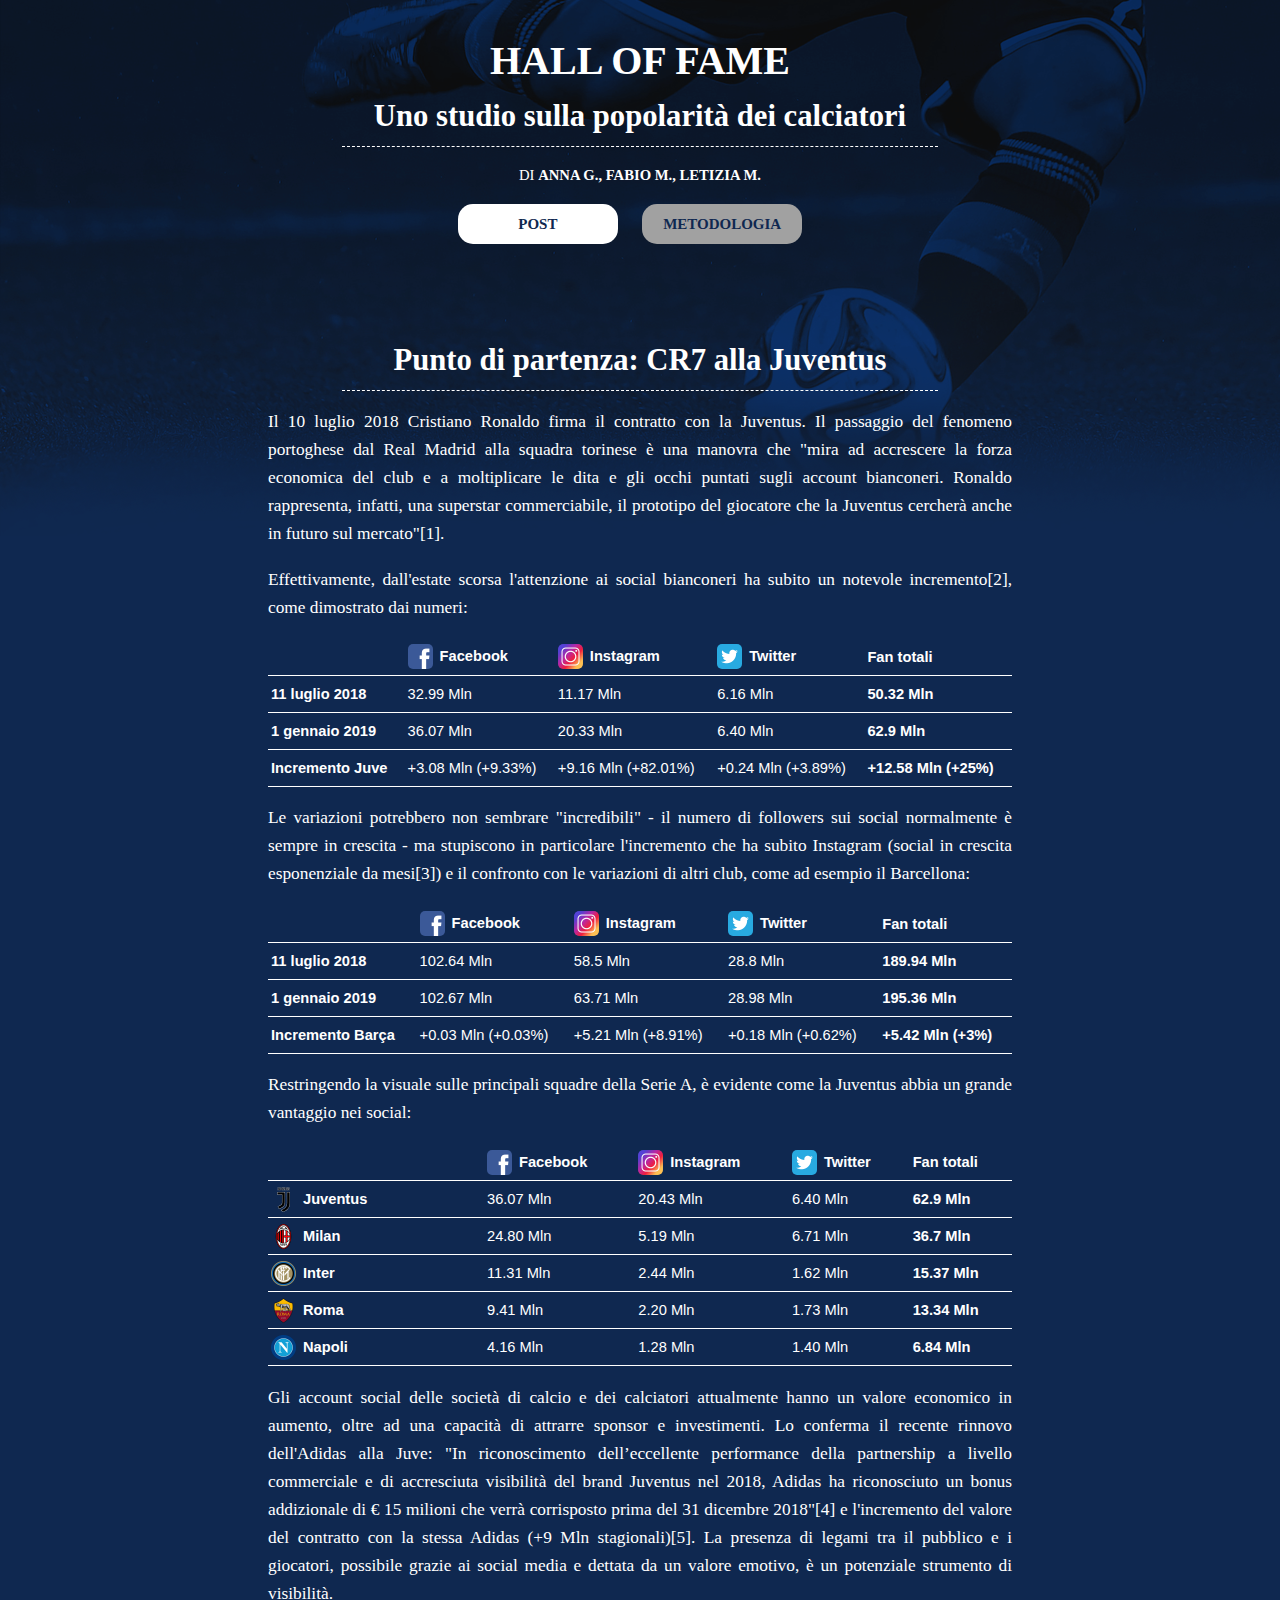
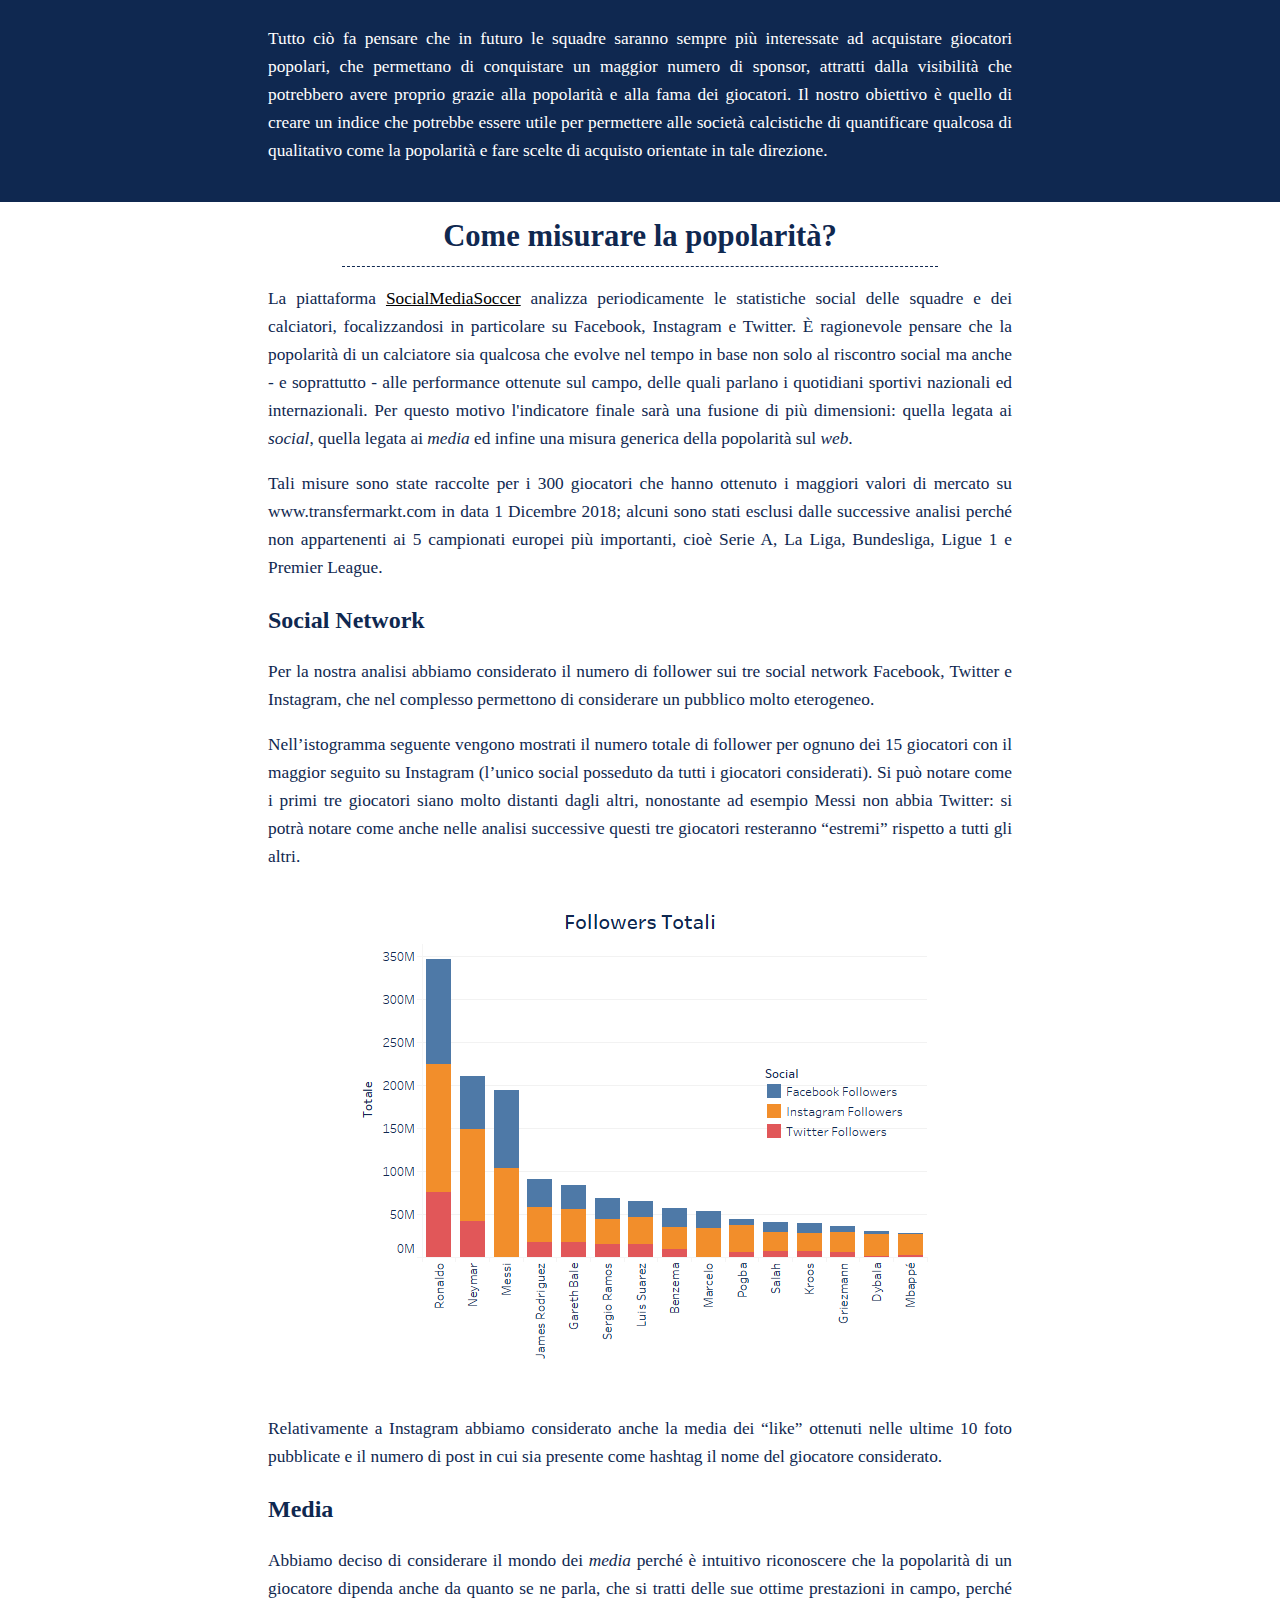
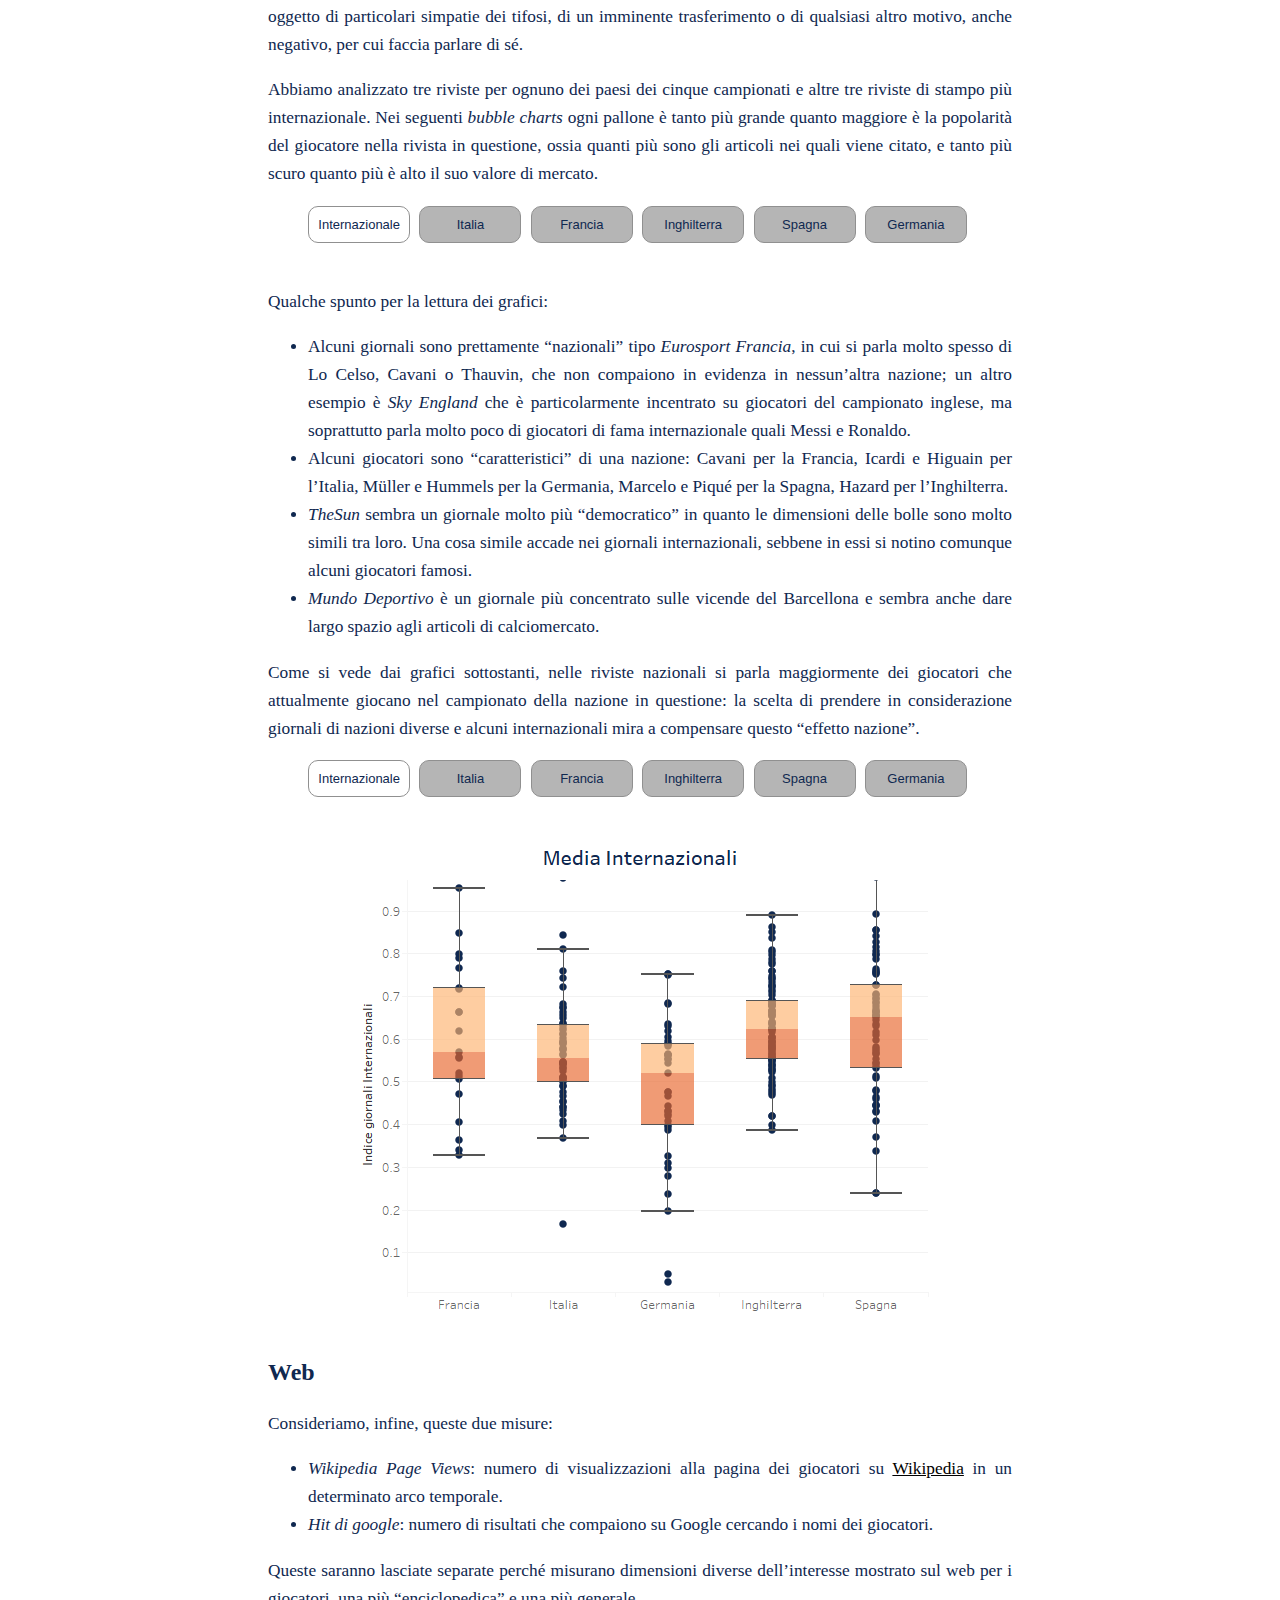
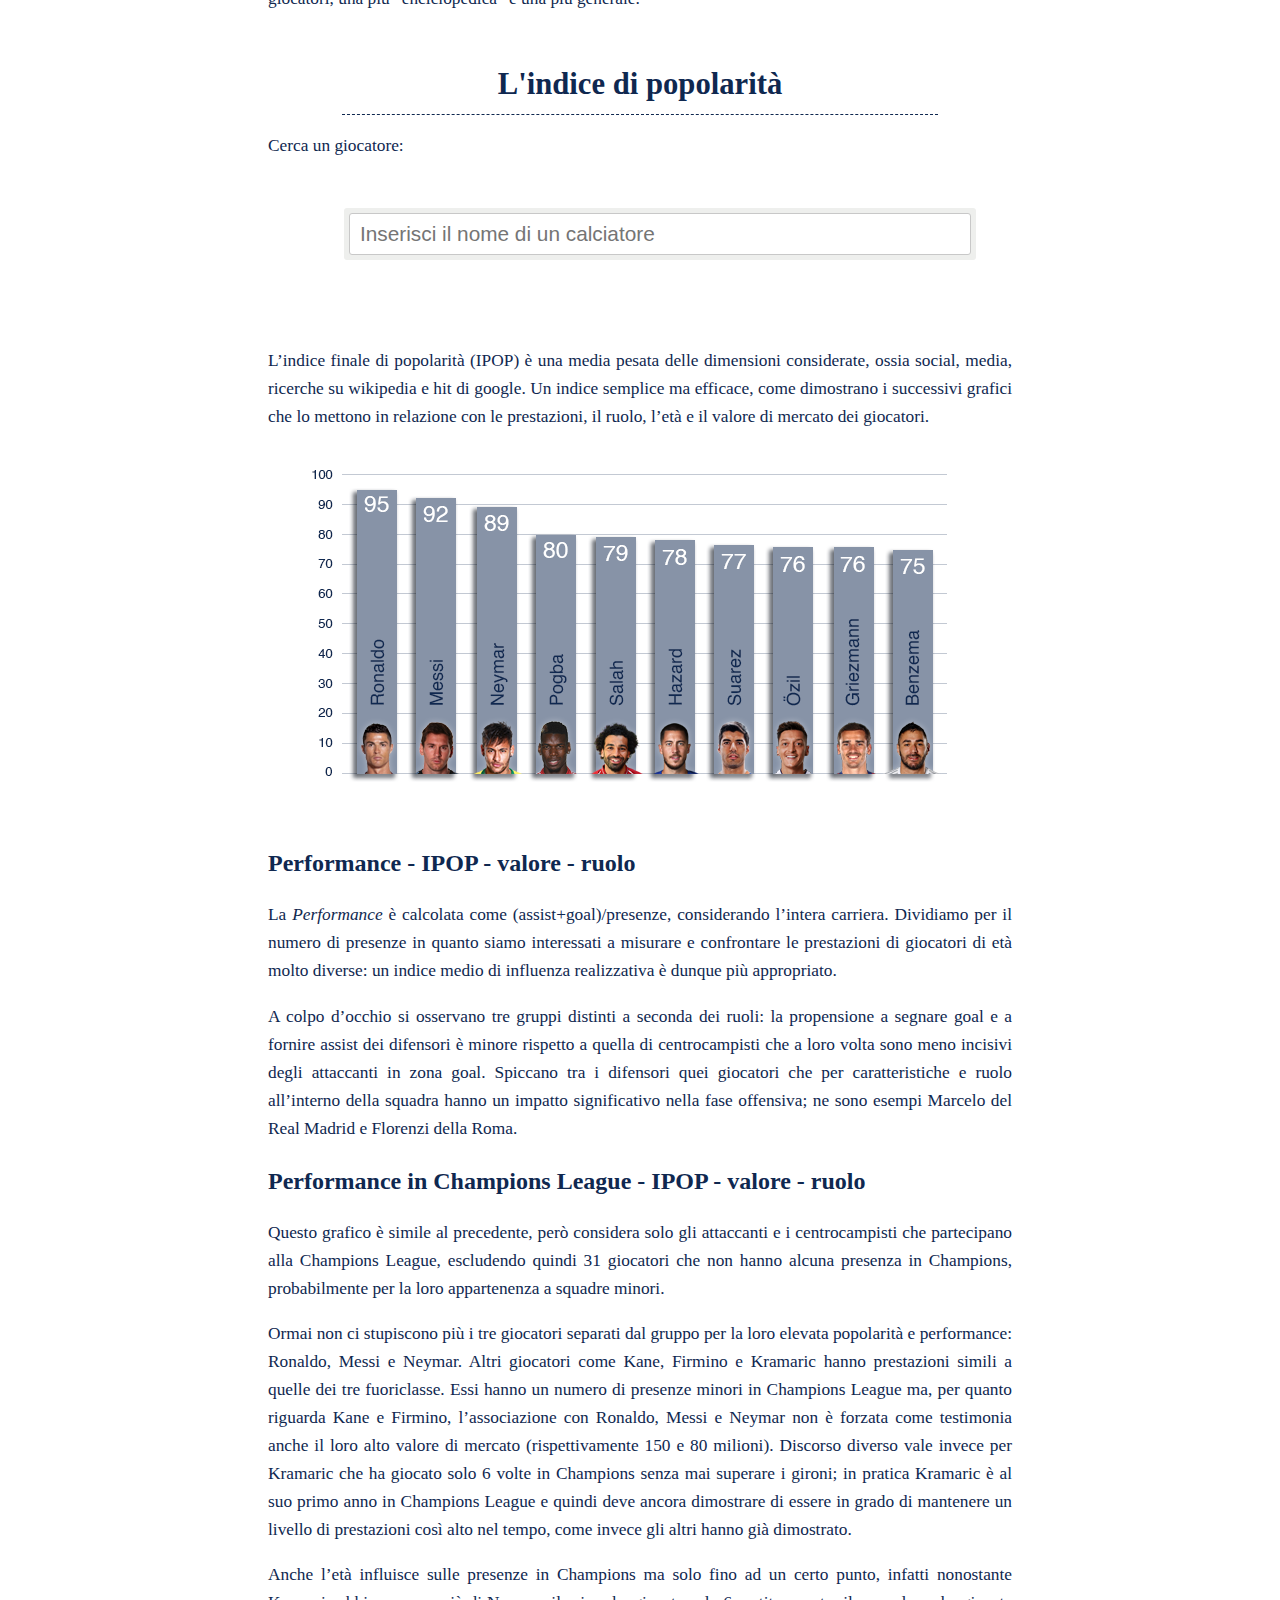
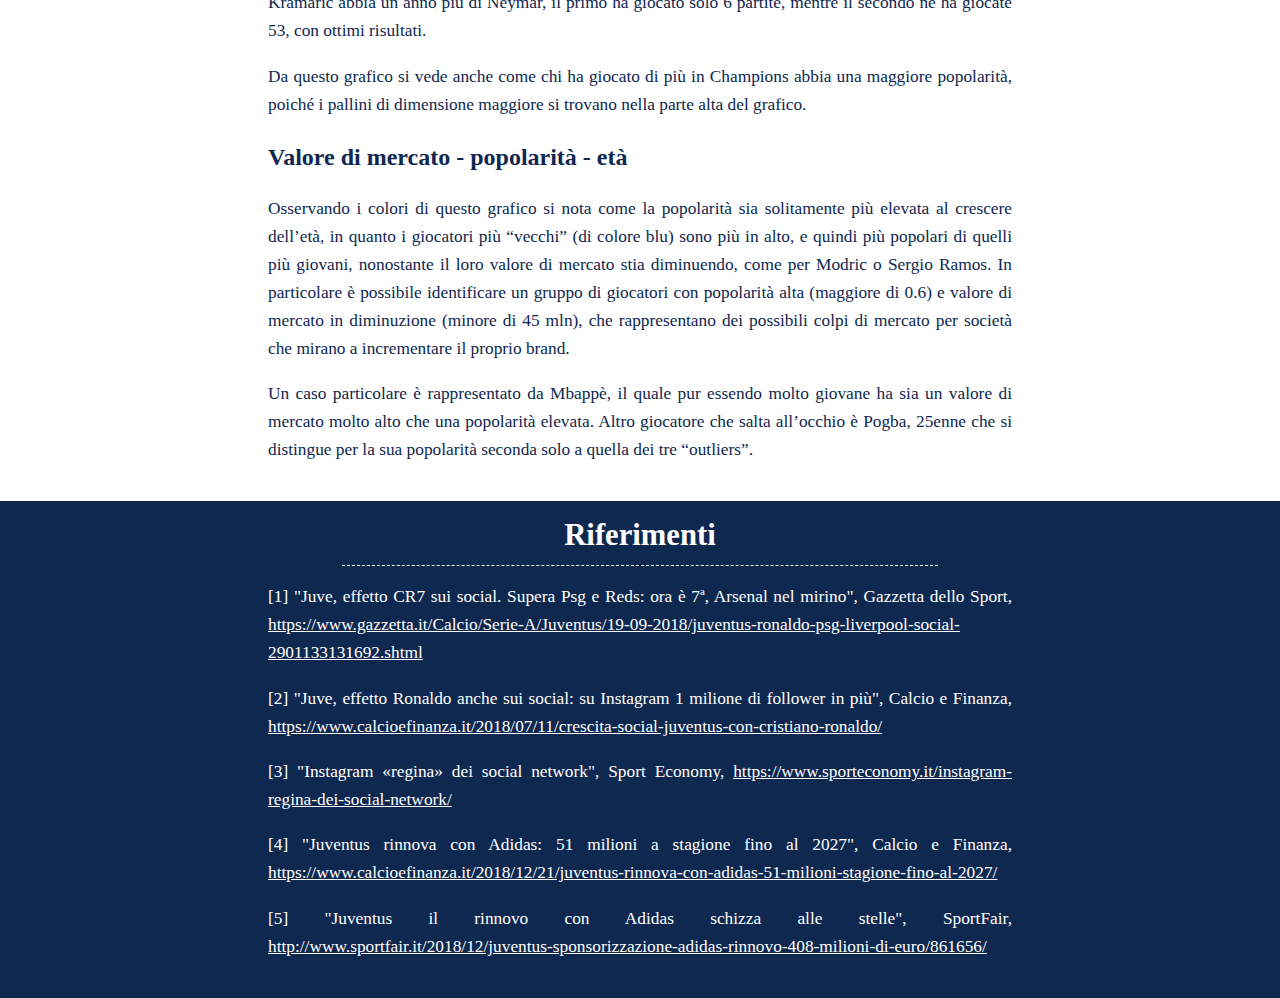
==== articles/popolarita-nel-calcio/index.html @ d3a701c9 "first commit" ====
<!DOCTYPE html>
<html lang="it">
  <head>
    <meta charset="UTF-8">
    <title>Hall of Fame</title> 
    <!-- SCRIPT JS -->
    <script type="text/javascript" src="js/article-methodology.js"></script>
    <script type="text/javascript" src="js/jquery-1.9.1.min.js"></script>
    <script type="text/javascript" src="js/jquery.autocomplete.min.js"></script>
    <script src="js/chart.bundle.js"></script>   
    <script src="js/chart.bundle.min.js"></script>     
    <script src="js/chart.js"></script>   
    <script src="js/chart.min.js"></script>
    <script src="js/functions.js"></script>         
    <!-- SCRIPT CSS -->
    <link rel="stylesheet" type="text/css" href="style/style.css">
  </head>
  <body>
    <div id='content'>
      <div id='wline'></div>
      <!--   CORPO DEL TESTO    -->
      <div class='c2' id='title'>
        <div id='topbar'></div>
        <div>
          <h1>HALL OF FAME</h1>
          <h2>Uno studio sulla popolarità dei calciatori</h2>
          <hr>
          <p style='font-size:11pt; text-transform:uppercase; font-family:"Palatino Linotype", "Book Antiqua", serif;'>Di <b>Anna G., Fabio M., Letizia M.</b>
          </p>
          <ul class='horiz_menu'>
            <li>
              <div id="method_a" class='clicked' ><a href='#' onclick="Article()">Post</a></div>
            </li>
            <li>
              <div id="article_a" class='not_clicked'><a href='#' onclick="Method()">Metodologia</a></div>
            </li>
          </ul>
        </div>
      </div>
      <div id='article'>
        <div class='c2'>
          <div>
            <h2>Punto di partenza: CR7 alla Juventus</h2>
            <hr>
            <p>Il 10 luglio 2018 Cristiano Ronaldo firma il contratto con la Juventus. Il passaggio del fenomeno portoghese dal Real Madrid alla squadra torinese è una manovra che "mira ad accrescere la forza economica del club e a moltiplicare le dita e gli occhi puntati sugli account bianconeri. Ronaldo rappresenta, infatti, una superstar commerciabile, il prototipo del giocatore che la Juventus cercherà anche in futuro sul mercato"[1].</p>
            <p>
              Effettivamente, dall'estate scorsa l'attenzione ai social bianconeri ha subito un notevole incremento[2], come dimostrato dai numeri:
            </p>
            <table class='tabletext'>
              <tr>
                <td></td>
                <td>
                  <div class='logo_social'><img src='./imgs/facebook.png'> <span> <b>Facebook</b></span></div>
                </td>
                <td>
                  <div class='logo_social'><img src='./imgs/instagram.png'> <span> <b>Instagram</b></span></div>
                </td>
                <td>
                  <div class='logo_social'><img src='./imgs/twitter.png'> <span> <b>Twitter</b></span></div>
                </td>
                <td><b>Fan totali</b></td>
              </tr>
              <tr>
                <td><b>11 luglio 2018</b></td>
                <td>32.99 Mln</td>
                <td>11.17 Mln</td>
                <td>6.16 Mln</td>
                <td><b>50.32 Mln</b></td>
              </tr>
              <tr>
                <td><b>1 gennaio 2019</b></td>
                <td>36.07 Mln</td>
                <td>20.33 Mln</td>
                <td>6.40 Mln</td>
                <td><b>62.9 Mln</b></td>
              </tr>
              <tr>
                <td><b>Incremento Juve</td>
                <td>+3.08 Mln (+9.33%)</td>
                <td>+9.16 Mln (+82.01%)</td>
                <td>+0.24 Mln (+3.89%)</td>
                <td><b>+12.58 Mln (+25%)</b></td>
              </tr>
            </table>
            <p>Le variazioni potrebbero non sembrare "incredibili" - il numero di followers sui social normalmente è sempre in crescita - ma stupiscono in particolare l'incremento che ha subito Instagram (social in crescita esponenziale da mesi[3]) e il confronto con le variazioni di altri club, come ad esempio il Barcellona:</p>
            <table class='tabletext'>
              <tr>
                <td></td>
                <td>
                  <div class='logo_social'><img src='./imgs/facebook.png'> <span> <b>Facebook</b></span></div>
                </td>
                <td>
                  <div class='logo_social'><img src='./imgs/instagram.png'> <span> <b>Instagram</b></span></div>
                </td>
                <td>
                  <div class='logo_social'><img src='./imgs/twitter.png'> <span> <b>Twitter</b></span></div>
                </td>
                <td><b>Fan totali</b></td>
              </tr>
              <tr>
                <td><b>11 luglio 2018</b></td>
                <td>102.64 Mln</td>
                <td>58.5 Mln</td>
                <td>28.8 Mln</td>
                <td><b>189.94 Mln</b></td>
              </tr>
              <tr>
                <td><b>1 gennaio 2019</b></td>
                <td>102.67 Mln</td>
                <td>63.71 Mln</td>
                <td>28.98 Mln</td>
                <td><b>195.36 Mln</b></td>
              </tr>
              <tr>
                <td><b>Incremento Barça</b></td>
                <td>+0.03 Mln (+0.03%)</td>
                <td>+5.21 Mln (+8.91%)</td>
                <td>+0.18 Mln (+0.62%)</td>
                <td><b>+5.42 Mln (+3%)</b></td>
              </tr>
            </table>
            <p>Restringendo la visuale sulle principali squadre della Serie A, è evidente come la Juventus abbia un grande vantaggio nei social:</p>
            <table class='tabletext'>
              <tr>
                <td></td>
                <td>
                  <div class='logo_social'><img src='./imgs/facebook.png'> <span> <b>Facebook</b></span></div>
                </td>
                <td>
                  <div class='logo_social'><img src='./imgs/instagram.png'> <span> <b>Instagram</b></span></div>
                </td>
                <td>
                  <div class='logo_social'><img src='./imgs/twitter.png'> <span> <b>Twitter</b></span></div>
                </td>
                <td><b>Fan totali</b></td>
              </tr>
              <tr>
                <td width='210px'>
                  <div class='logo_social'><img src='./imgs/juventus.png'> <span> <b>Juventus</b></span></div>
                </td>
                <td>36.07 Mln</td>
                <td>20.43 Mln</td>
                <td>6.40 Mln</td>
                <td><b>62.9 Mln</b></td>
              </tr>
              <tr>
                <td width='210px'>
                  <div class='logo_social'><img src='./imgs/milan.png'> <span> <b>Milan</b></span></div>
                </td>
                <td>24.80 Mln</td>
                <td>5.19 Mln</td>
                <td>6.71 Mln</td>
                <td><b>36.7 Mln</b></td>
              </tr>
              <tr>
                <td width='210px'>
                  <div class='logo_social'><img src='./imgs/inter.png'> <span> <b>Inter</b></span></div>
                </td>
                <td>11.31 Mln</td>
                <td>2.44 Mln</td>
                <td>1.62 Mln</td>
                <td><b>15.37 Mln</b></td>
              </tr>
              <tr>
                <td width='210px'>
                  <div class='logo_social'><img src='./imgs/roma.png'> <span> <b>Roma</b></span></div>
                </td>
                <td>9.41 Mln</td>
                <td>2.20 Mln</td>
                <td>1.73 Mln</td>
                <td><b>13.34 Mln</b></td>
              </tr>
              <tr>
                <td width='210px'>
                  <div class='logo_social'><img src='./imgs/napoli.png'> <span> <b>Napoli</b></span></div>
                </td>
                <td>4.16 Mln</td>
                <td>1.28 Mln</td>
                <td>1.40 Mln</td>
                <td><b>6.84 Mln</b></td>
              </tr>
            </table>
            <p>
              Gli account social delle società di calcio e dei calciatori attualmente hanno un valore economico in aumento, oltre ad una capacità di attrarre sponsor e investimenti. Lo conferma il recente rinnovo dell'Adidas alla Juve: "In riconoscimento dell’eccellente performance della partnership a livello commerciale e di accresciuta visibilità del brand Juventus nel 2018, Adidas ha riconosciuto un bonus addizionale di € 15 milioni che verrà corrisposto prima del 31 dicembre 2018"[4] e l'incremento del valore del contratto con la stessa Adidas (+9 Mln stagionali)[5]. La presenza di legami tra il pubblico e i giocatori, possibile grazie ai social media e dettata da un valore emotivo, è un potenziale strumento di visibilità.
            </p>
            <p> Tutto ciò fa pensare che in futuro le squadre saranno sempre più interessate ad acquistare giocatori popolari, che permettano di conquistare un maggior numero di sponsor, attratti dalla visibilità che potrebbero avere proprio grazie alla popolarità e alla fama dei giocatori. Il nostro obiettivo è quello di creare un indice che potrebbe essere utile per permettere alle società calcistiche di quantificare qualcosa di qualitativo come la popolarità e fare scelte di acquisto orientate in tale direzione.
            </p>
          </div>
        </div>
        <div class='c1'>
          <div>
            <h2>
              Come misurare la popolarità?
            </h2>
            <hr>
            <p>
              La piattaforma <a href='http://www.socialmediasoccer.com/it/home.html'>SocialMediaSoccer</a> analizza periodicamente le statistiche social delle squadre e dei calciatori, focalizzandosi in particolare su Facebook, Instagram e Twitter. È ragionevole pensare che la popolarità di un calciatore sia qualcosa che evolve nel tempo in base non solo al riscontro social ma anche - e soprattutto - alle performance ottenute sul campo, delle quali parlano i quotidiani sportivi nazionali ed internazionali. Per questo motivo l'indicatore finale sarà una fusione di più dimensioni: quella legata ai <i>social</i>, quella legata ai <i>media</i> ed infine una misura generica della popolarità sul <i>web</i>.
            </p>
            <p> Tali misure sono state raccolte per i 300 giocatori che hanno ottenuto i maggiori valori di mercato su www.transfermarkt.com in data 1 Dicembre 2018; alcuni sono stati esclusi dalle successive analisi perché non appartenenti ai 5 campionati europei più importanti, cioè Serie A, La Liga, Bundesliga, Ligue 1 e Premier League.
            </p>
            <!-- GRAFICO MAPPA -->
            <div class='tableauPlaceholder' id='viz1546690004074' style='position: relative; margin:auto'>
              <noscript><a href='#'><img alt=' ' src='https:&#47;&#47;public.tableau.com&#47;static&#47;images&#47;Bo&#47;Book_mappa&#47;map&#47;1_rss.png' style='border: none' /></a></noscript>
              <object class='tableauViz'  style='display:none;'>
                <param name='host_url' value='https%3A%2F%2Fpublic.tableau.com%2F' />
                <param name='embed_code_version' value='3' />
                <param name='site_root' value='' />
                <param name='name' value='Book_mappa&#47;map' />
                <param name='tabs' value='no' />
                <param name='toolbar' value='yes' />
                <param name='static_image' value='https:&#47;&#47;public.tableau.com&#47;static&#47;images&#47;Bo&#47;Book_mappa&#47;map&#47;1.png' />
                <param name='animate_transition' value='yes' />
                <param name='display_static_image' value='yes' />
                <param name='display_spinner' value='yes' />
                <param name='display_overlay' value='yes' />
                <param name='display_count' value='yes' />
                <param name='filter' value='publish=yes' />
              </object>
            </div>
            <script type='text/javascript'>                    var divElement = document.getElementById('viz1546690004074');                    var vizElement = divElement.getElementsByTagName('object')[0];                    vizElement.style.width='800px';vizElement.style.height='427px';                    var scriptElement = document.createElement('script');                    scriptElement.src = 'https://public.tableau.com/javascripts/api/viz_v1.js';                    vizElement.parentNode.insertBefore(scriptElement, vizElement);                </script>
            <!-- FINE GRAFICO MAPPA -->
            <h3>
              Social Network
            </h3>
            <p>
              Per la nostra analisi abbiamo considerato il numero di follower sui tre social network Facebook, Twitter e Instagram, che nel complesso permettono di considerare un pubblico molto eterogeneo.
            </p>
            <p> 
              Nell’istogramma seguente vengono mostrati il numero totale di follower per ognuno dei 15 giocatori con il maggior seguito su Instagram (l’unico social posseduto da tutti i giocatori considerati). Si può notare come i primi tre giocatori siano molto distanti dagli altri, nonostante ad esempio Messi non abbia Twitter: si potrà notare come anche nelle analisi successive questi tre giocatori resteranno “estremi” rispetto a tutti gli altri.
            </p>
            <!-- GRAFICO SOCIAL -->
            <div style='margin:auto; width: 600px'>
              <img src='./imgs/graphs/Social_Hist.png'>
            </div>
            <!-- FINE GRAFICO SOCIAL -->
            <p>
              Relativamente a Instagram abbiamo considerato anche la media dei “like” ottenuti nelle ultime 10 foto pubblicate e il numero di post in cui sia presente come hashtag il nome del giocatore considerato.
            </p>
            <h3>
              Media
            </h3>
            <p>
		    Abbiamo deciso di considerare il mondo dei <i>media</i> perché è intuitivo riconoscere che la popolarità di un giocatore dipenda anche da quanto se ne parla, che si tratti delle sue ottime prestazioni in campo, perché oggetto di particolari simpatie dei tifosi, di un imminente trasferimento o di qualsiasi altro motivo, anche negativo, per cui faccia parlare di sé. 
            </p>
            <p> 
              Abbiamo analizzato tre riviste per ognuno dei paesi dei cinque campionati e altre tre riviste di stampo più internazionale. Nei seguenti <i>bubble charts</i> ogni pallone è tanto più grande quanto maggiore è la popolarità del giocatore nella rivista in questione, ossia quanti più sono gli articoli nei quali viene citato, e tanto più scuro quanto più è alto il suo valore di mercato.
            </p>
            <!-- GRAFICI BOLLE -->
            <div style='margin:auto; max-width: 1000px; text-align:center'>
              <ul class='horiz_menu1'>
                <li>
                  <div id="Internazionale_button" class='clicked1' ><a onclick="Show('Internazionale')">Internazionale</a></div>
                </li>
                <li>
                  <div id="Italia_button" class='not_clicked1'><a onclick="Show('Italia')">Italia</a></div>
                </li>
                <li>
                  <div id="Francia_button" class='not_clicked1'><a onclick="Show('Francia')">Francia</a></div>
                </li>
                <li>
                  <div id="Inghilterra_button" class='not_clicked1'><a onclick="Show('Inghilterra')">Inghilterra</a></div>
                </li>
                <li>
                  <div id="Spagna_button" class='not_clicked1'><a onclick="Show('Spagna')">Spagna</a></div>
                </li>
                <li>
                  <div id="Germania_button" class='not_clicked1'><a onclick="Show('Germania')">Germania</a></div>
                </li>
              </ul>
            </div>
            <br>
            <div id='Internazionale' class='graph_bolle' style='display:block'>
              <div class='tableauPlaceholder' id='viz1546691786783' style='position: relative; margin:auto'>
                <noscript><a href='#'><img alt=' ' src='https:&#47;&#47;public.tableau.com&#47;static&#47;images&#47;Bo&#47;Bolle_giornali&#47;INT&#47;1_rss.png' style='border: none' /></a></noscript>
                <object class='tableauViz'  style='display:none;'>
                  <param name='host_url' value='https%3A%2F%2Fpublic.tableau.com%2F' />
                  <param name='embed_code_version' value='3' />
                  <param name='site_root' value='' />
                  <param name='name' value='Bolle_giornali&#47;INT' />
                  <param name='tabs' value='no' />
                  <param name='toolbar' value='yes' />
                  <param name='static_image' value='https:&#47;&#47;public.tableau.com&#47;static&#47;images&#47;Bo&#47;Bolle_giornali&#47;INT&#47;1.png' />
                  <param name='animate_transition' value='yes' />
                  <param name='display_static_image' value='yes' />
                  <param name='display_spinner' value='yes' />
                  <param name='display_overlay' value='yes' />
                  <param name='display_count' value='yes' />
                  <param name='filter' value='publish=yes' />
                </object>
              </div>
              <script type='text/javascript'>                    var divElement = document.getElementById('viz1546691786783');                    var vizElement = divElement.getElementsByTagName('object')[0];                    vizElement.style.width='1000px';vizElement.style.height='427px';                    var scriptElement = document.createElement('script');                    scriptElement.src = 'https://public.tableau.com/javascripts/api/viz_v1.js';                    vizElement.parentNode.insertBefore(scriptElement, vizElement);                </script>
            </div>
            <div id='Spagna' class='graph_bolle' style='display:none'>
              <div class='tableauPlaceholder' id='viz1546693771009' style='position: relative; margin:auto'>
                <noscript><a href='#'><img alt=' ' src='https:&#47;&#47;public.tableau.com&#47;static&#47;images&#47;Bo&#47;Bolle_giornali&#47;SPA&#47;1_rss.png' style='border: none' /></a></noscript>
                <object class='tableauViz'  style='display:none;'>
                  <param name='host_url' value='https%3A%2F%2Fpublic.tableau.com%2F' />
                  <param name='embed_code_version' value='3' />
                  <param name='site_root' value='' />
                  <param name='name' value='Bolle_giornali&#47;SPA' />
                  <param name='tabs' value='no' />
                  <param name='toolbar' value='yes' />
                  <param name='static_image' value='https:&#47;&#47;public.tableau.com&#47;static&#47;images&#47;Bo&#47;Bolle_giornali&#47;SPA&#47;1.png' />
                  <param name='animate_transition' value='yes' />
                  <param name='display_static_image' value='yes' />
                  <param name='display_spinner' value='yes' />
                  <param name='display_overlay' value='yes' />
                  <param name='display_count' value='yes' />
                  <param name='filter' value='publish=yes' />
                </object>
              </div>
              <script type='text/javascript'>                    var divElement = document.getElementById('viz1546693771009');                    var vizElement = divElement.getElementsByTagName('object')[0];                    vizElement.style.width='1000px';vizElement.style.height='427px';                    var scriptElement = document.createElement('script');                    scriptElement.src = 'https://public.tableau.com/javascripts/api/viz_v1.js';                    vizElement.parentNode.insertBefore(scriptElement, vizElement);                </script>
            </div>
            <div id='Germania' class='graph_bolle' style='display:none'>
              <div class='tableauPlaceholder' id='viz1546693989647' style='position: relative; margin:auto'>
                <noscript><a href='#'><img alt=' ' src='https:&#47;&#47;public.tableau.com&#47;static&#47;images&#47;Bo&#47;Bolle_giornali&#47;GER&#47;1_rss.png' style='border: none' /></a></noscript>
                <object class='tableauViz'  style='display:none;'>
                  <param name='host_url' value='https%3A%2F%2Fpublic.tableau.com%2F' />
                  <param name='embed_code_version' value='3' />
                  <param name='site_root' value='' />
                  <param name='name' value='Bolle_giornali&#47;GER' />
                  <param name='tabs' value='no' />
                  <param name='toolbar' value='yes' />
                  <param name='static_image' value='https:&#47;&#47;public.tableau.com&#47;static&#47;images&#47;Bo&#47;Bolle_giornali&#47;GER&#47;1.png' />
                  <param name='animate_transition' value='yes' />
                  <param name='display_static_image' value='yes' />
                  <param name='display_spinner' value='yes' />
                  <param name='display_overlay' value='yes' />
                  <param name='display_count' value='yes' />
                  <param name='filter' value='publish=yes' />
                </object>
              </div>
              <script type='text/javascript'>                    var divElement = document.getElementById('viz1546693989647');                    var vizElement = divElement.getElementsByTagName('object')[0];                    vizElement.style.width='1000px';vizElement.style.height='427px';                    var scriptElement = document.createElement('script');                    scriptElement.src = 'https://public.tableau.com/javascripts/api/viz_v1.js';                    vizElement.parentNode.insertBefore(scriptElement, vizElement);                </script>
            </div>
            <div id='Francia' class='graph_bolle' style='display:none'>
              <div class='tableauPlaceholder' id='viz1546699545152' style='position: relative; margin:auto'>
                <noscript><a href='#'><img alt=' ' src='https:&#47;&#47;public.tableau.com&#47;static&#47;images&#47;Bo&#47;Bolle_giornali&#47;FRA&#47;1_rss.png' style='border: none' /></a></noscript>
                <object class='tableauViz'  style='display:none;'>
                  <param name='host_url' value='https%3A%2F%2Fpublic.tableau.com%2F' />
                  <param name='embed_code_version' value='3' />
                  <param name='site_root' value='' />
                  <param name='name' value='Bolle_giornali&#47;FRA' />
                  <param name='tabs' value='no' />
                  <param name='toolbar' value='yes' />
                  <param name='static_image' value='https:&#47;&#47;public.tableau.com&#47;static&#47;images&#47;Bo&#47;Bolle_giornali&#47;FRA&#47;1.png' />
                  <param name='animate_transition' value='yes' />
                  <param name='display_static_image' value='yes' />
                  <param name='display_spinner' value='yes' />
                  <param name='display_overlay' value='yes' />
                  <param name='display_count' value='yes' />
                </object>
              </div>
              <script type='text/javascript'>                    var divElement = document.getElementById('viz1546699545152');                    var vizElement = divElement.getElementsByTagName('object')[0];                    vizElement.style.width='1000px';vizElement.style.height='427px';                    var scriptElement = document.createElement('script');                    scriptElement.src = 'https://public.tableau.com/javascripts/api/viz_v1.js';                    vizElement.parentNode.insertBefore(scriptElement, vizElement);                </script>
            </div>
            <div id='Inghilterra' class='graph_bolle' style='display:none'>
              <div class='tableauPlaceholder' id='viz1546696527826' style='position: relative; margin:auto'>
                <noscript><a href='#'><img alt=' ' src='https:&#47;&#47;public.tableau.com&#47;static&#47;images&#47;Bo&#47;Bolle_giornali&#47;ENG&#47;1_rss.png' style='border: none' /></a></noscript>
                <object class='tableauViz'  style='display:none;'>
                  <param name='host_url' value='https%3A%2F%2Fpublic.tableau.com%2F' />
                  <param name='embed_code_version' value='3' />
                  <param name='site_root' value='' />
                  <param name='name' value='Bolle_giornali&#47;ENG' />
                  <param name='tabs' value='no' />
                  <param name='toolbar' value='yes' />
                  <param name='static_image' value='https:&#47;&#47;public.tableau.com&#47;static&#47;images&#47;Bo&#47;Bolle_giornali&#47;ENG&#47;1.png' />
                  <param name='animate_transition' value='yes' />
                  <param name='display_static_image' value='yes' />
                  <param name='display_spinner' value='yes' />
                  <param name='display_overlay' value='yes' />
                  <param name='display_count' value='yes' />
                  <param name='filter' value='publish=yes' />
                </object>
              </div>
              <script type='text/javascript'>                    var divElement = document.getElementById('viz1546696527826');                    var vizElement = divElement.getElementsByTagName('object')[0];                    vizElement.style.width='1000px';vizElement.style.height='427px';                    var scriptElement = document.createElement('script');                    scriptElement.src = 'https://public.tableau.com/javascripts/api/viz_v1.js';                    vizElement.parentNode.insertBefore(scriptElement, vizElement);                </script>
            </div>
            <div id='Italia' class='graph_bolle' style='display:none'>
              <div class='tableauPlaceholder' id='viz1546696540859' style='position: relative; margin:auto'>
                <noscript><a href='#'><img alt=' ' src='https:&#47;&#47;public.tableau.com&#47;static&#47;images&#47;Bo&#47;Bolle_giornali&#47;ITA&#47;1_rss.png' style='border: none' /></a></noscript>
                <object class='tableauViz'  style='display:none;'>
                  <param name='host_url' value='https%3A%2F%2Fpublic.tableau.com%2F' />
                  <param name='embed_code_version' value='3' />
                  <param name='site_root' value='' />
                  <param name='name' value='Bolle_giornali&#47;ITA' />
                  <param name='tabs' value='no' />
                  <param name='toolbar' value='yes' />
                  <param name='static_image' value='https:&#47;&#47;public.tableau.com&#47;static&#47;images&#47;Bo&#47;Bolle_giornali&#47;ITA&#47;1.png' />
                  <param name='animate_transition' value='yes' />
                  <param name='display_static_image' value='yes' />
                  <param name='display_spinner' value='yes' />
                  <param name='display_overlay' value='yes' />
                  <param name='display_count' value='yes' />
                  <param name='filter' value='publish=yes' />
                </object>
              </div>
              <script type='text/javascript'>                    var divElement = document.getElementById('viz1546696540859');                    var vizElement = divElement.getElementsByTagName('object')[0];                    vizElement.style.width='1000px';vizElement.style.height='427px';                    var scriptElement = document.createElement('script');                    scriptElement.src = 'https://public.tableau.com/javascripts/api/viz_v1.js';                    vizElement.parentNode.insertBefore(scriptElement, vizElement);                </script>
            </div>
            <!-- FINE GRAFICI BOLLE -->
            <p> 
              Qualche spunto per la lettura dei grafici:
            <ul>
              <li>Alcuni giornali sono prettamente “nazionali” tipo <i>Eurosport Francia</i>, in cui si parla molto spesso di Lo Celso, Cavani o Thauvin, che non compaiono in evidenza in nessun’altra nazione; un altro esempio è <i>Sky England</i> che è particolarmente incentrato su giocatori del campionato inglese, ma soprattutto parla molto poco di giocatori di fama internazionale quali Messi e Ronaldo.</li>
              <li> Alcuni giocatori sono “caratteristici” di una nazione: Cavani per la Francia, Icardi e Higuain per l’Italia, Müller e Hummels per la Germania, Marcelo e Piqué per la Spagna, Hazard per l’Inghilterra. </li>
              <li><i>TheSun</i> sembra un giornale molto più “democratico” in quanto le dimensioni delle bolle sono molto simili tra loro. Una cosa simile accade nei giornali internazionali, sebbene in essi si notino comunque alcuni giocatori famosi.</li>
              <li> <i>Mundo Deportivo</i> è un giornale più concentrato sulle vicende del Barcellona e sembra anche dare largo spazio agli articoli di calciomercato.</li>
            </ul>
            </p>
            <p> 
              Come si vede dai grafici sottostanti, nelle riviste nazionali si parla maggiormente dei giocatori che attualmente giocano nel campionato della nazione in questione: la scelta di prendere in considerazione giornali di nazioni diverse e alcuni internazionali mira a compensare questo “effetto nazione”.                        
            </p>
            <!-- GRAFICI BOXPLOTS -->
            <div style='margin:auto; max-width: 1000px; text-align:center'>
              <ul class='horiz_menu2'>
                <li>
                  <div id="BPInternazionale_button2" class='clicked2' ><a onclick="Show2('BPInternazionale')">Internazionale</a></div>
                </li>
                <li>
                  <div id="BPItalia_button2" class='not_clicked2'><a onclick="Show2('BPItalia')">Italia</a></div>
                </li>
                <li>
                  <div id="BPFrancia_button2" class='not_clicked2'><a onclick="Show2('BPFrancia')">Francia</a></div>
                </li>
                <li>
                  <div id="BPInghilterra_button2" class='not_clicked2'><a onclick="Show2('BPInghilterra')">Inghilterra</a></div>
                </li>
                <li>
                  <div id="BPSpagna_button2" class='not_clicked2'><a onclick="Show2('BPSpagna')">Spagna</a></div>
                </li>
                <li>
                  <div id="BPGermania_button2" class='not_clicked2'><a onclick="Show2('BPGermania')">Germania</a></div>
                </li>
              </ul>
            </div>
            <br>
            <div id='BPInternazionale' class='graph_boxplot' style='display:block; margin:auto; width: 600px'>
              <img src='./imgs/graphs/boxplot_internazionale.png'>
            </div>
            <div id='BPItalia' class='graph_boxplot' style='display:none; margin:auto; width: 600px'>
              <img src='./imgs/graphs/boxplot_italia.png'>
            </div>
            <div id='BPFrancia' class='graph_boxplot' style='display:none; margin:auto; width: 600px'>
              <img src='./imgs/graphs/boxplot_francia.png'>
            </div>
            <div id='BPInghilterra' class='graph_boxplot' style='display:none; margin:auto; width: 600px'>
              <img src='./imgs/graphs/boxplot_inghilterra.png'>
            </div>
            <div id='BPSpagna' class='graph_boxplot' style='display:none; margin:auto; width: 600px'>
              <img src='./imgs/graphs/boxplot_spagna.png'>
            </div>
            <div id='BPGermania' class='graph_boxplot' style='display:none; margin:auto; width: 600px'>
              <img src='./imgs/graphs/boxplot_germania.png'>
            </div>
            <!-- FINE GRAFICI BOXPLOTS -->
            <h3>
              Web
            </h3>
            <p> 
              Consideriamo, infine, queste due misure:
            <ul>
              <li> <i>Wikipedia Page Views</i>: numero di visualizzazioni alla pagina dei giocatori su <a href='https://en.wikipedia.org/wiki/Main_Page'>Wikipedia</a> in un determinato arco temporale.</li>
              <li> <i>Hit di google</i>: numero di risultati che compaiono su Google cercando i nomi dei giocatori.</li>
            </ul>
            Queste saranno lasciate separate perché misurano dimensioni diverse dell’interesse mostrato sul web per i giocatori, una più “enciclopedica” e una più generale.
            </p>
          </div>
        </div>
        <div class='c1'>
          <div>
            <h2>
              L'indice di popolarità
            </h2>
            <hr>
            <p>
              Cerca un giocatore:
            </p>
            <div id="search_box_results">
              <div id="searchfield">
                <form><input type="text" name="currency" class="biginput" id="autocomplete" placeholder="Inserisci il nome di un calciatore"></form>
              </div>
              <!-- @end #searchfield -->
              <div id='player_box' style='display:none'>
                <div id='player_box2'>
                  <table style="margin:auto; width:500px; margin-top:20px">
                    <tr>
                      <td>
                        <div id='immagine'></div>
                      </td>
                      <td><span id='nome'></span><br><br><span>Squadra: </span><span id='squadra'></span><br><span>Ruolo: </span><span id='ruolo'></span><br><br><span id='label_ipop'>Indice di popolarità (%): </span><a id='ipopa'><span id='ipop'></span></a></td>
                    </tr>
                  </table>
                  <table style='margin-top:10px'>
                    <tr>
                      <td width="400px" height="450px">
                        <div id='canvas1'></div>
                      </td>
                      <td width="400px" height="450px">
                        <div id='canvas2'></div>
                      </td>
                    </tr>
                  </table>
                </div>
              </div>
            </div>
            <p>
              L’indice finale di popolarità (IPOP) è una media pesata delle dimensioni considerate, ossia social, media, ricerche su wikipedia e hit di google. Un indice semplice ma efficace, come dimostrano i successivi grafici che lo mettono in relazione con le prestazioni, il ruolo, l’età e il valore di mercato dei giocatori.
            </p>
            <div style='width:700px; margin:auto'><img src='./imgs/graphs/barplot_ipop2.png'></div>
            <h3>Performance - IPOP - valore - ruolo</h3>
            <p>
              La <i>Performance</i> è calcolata come (assist+goal)/presenze, considerando l’intera carriera. Dividiamo per il numero di presenze in quanto siamo interessati a misurare e confrontare le prestazioni di giocatori di età molto diverse: un indice medio di influenza realizzativa è dunque più appropriato.  </li>
            </p>
            <!-- GRAFICO IPOP VS PRESTAZIONI -->
            <div class='tableauPlaceholder' id='viz1546685438470' style='position: relative; margin:auto'>
              <noscript><a href='#'><img alt=' ' src='https:&#47;&#47;public.tableau.com&#47;static&#47;images&#47;An&#47;Analisi-IPOP&#47;PopvsPrestazioni&#47;1_rss.png' style='border: none' /></a></noscript>
              <object class='tableauViz'  style='display:none;'>
                <param name='host_url' value='https%3A%2F%2Fpublic.tableau.com%2F' />
                <param name='embed_code_version' value='3' />
                <param name='site_root' value='' />
                <param name='name' value='Analisi-IPOP&#47;PopvsPrestazioni' />
                <param name='tabs' value='no' />
                <param name='toolbar' value='yes' />
                <param name='static_image' value='https:&#47;&#47;public.tableau.com&#47;static&#47;images&#47;An&#47;Analisi-IPOP&#47;PopvsPrestazioni&#47;1.png' />
                <param name='animate_transition' value='yes' />
                <param name='display_static_image' value='yes' />
                <param name='display_spinner' value='yes' />
                <param name='display_overlay' value='yes' />
                <param name='display_count' value='yes' />
              </object>
            </div>
            <script type='text/javascript'>                    var divElement = document.getElementById('viz1546685438470');                    var vizElement = divElement.getElementsByTagName('object')[0];                    vizElement.style.width='600px';vizElement.style.height='527px';                    var scriptElement = document.createElement('script');                    scriptElement.src = 'https://public.tableau.com/javascripts/api/viz_v1.js';                    vizElement.parentNode.insertBefore(scriptElement, vizElement);                </script>
            <!-- FINE GRAFICO IPOP VS PRESTAZIONI -->
            <p>
              A colpo d’occhio si osservano tre gruppi distinti a seconda dei ruoli: la propensione a segnare goal e a fornire assist dei difensori è minore rispetto a quella di centrocampisti che a loro volta sono meno incisivi degli attaccanti in zona goal. Spiccano tra i difensori quei giocatori che per caratteristiche e ruolo all’interno della squadra hanno un impatto significativo nella fase offensiva; ne sono esempi Marcelo del Real Madrid e Florenzi della Roma. 
            </p>
            <h3>Performance in Champions League - IPOP - valore - ruolo</h3>
            <p>
              Questo grafico è simile al precedente, però considera solo gli attaccanti e i centrocampisti che partecipano alla Champions League, escludendo quindi 31 giocatori che non hanno alcuna presenza in Champions, probabilmente per la loro appartenenza a squadre minori.
            </p>
            <!-- GRAFICO IPOP VS PRESTAZIONI IN CHAMPIONS-->
            <div class='tableauPlaceholder' id='viz1546687159783' style='position: relative; margin:auto'>
              <noscript><a href='#'><img alt=' ' src='https:&#47;&#47;public.tableau.com&#47;static&#47;images&#47;An&#47;Analisi-IPOP&#47;PopvsChampions&#47;1_rss.png' style='border: none' /></a></noscript>
              <object class='tableauViz'  style='display:none;'>
                <param name='host_url' value='https%3A%2F%2Fpublic.tableau.com%2F' />
                <param name='embed_code_version' value='3' />
                <param name='site_root' value='' />
                <param name='name' value='Analisi-IPOP&#47;PopvsChampions' />
                <param name='tabs' value='no' />
                <param name='toolbar' value='yes' />
                <param name='static_image' value='https:&#47;&#47;public.tableau.com&#47;static&#47;images&#47;An&#47;Analisi-IPOP&#47;PopvsChampions&#47;1.png' />
                <param name='animate_transition' value='yes' />
                <param name='display_static_image' value='yes' />
                <param name='display_spinner' value='yes' />
                <param name='display_overlay' value='yes' />
                <param name='display_count' value='yes' />
                <param name='filter' value='publish=yes' />
              </object>
            </div>
            <script type='text/javascript'>                    var divElement = document.getElementById('viz1546687159783');                    var vizElement = divElement.getElementsByTagName('object')[0];                    vizElement.style.width='600px';vizElement.style.height='527px';                    var scriptElement = document.createElement('script');                    scriptElement.src = 'https://public.tableau.com/javascripts/api/viz_v1.js';                    vizElement.parentNode.insertBefore(scriptElement, vizElement);                </script>
            <!-- FINE GRAFICO IPOP VS PRESTAZIONI IN CHAMPIONS -->
            <p>
              Ormai non ci stupiscono più i tre giocatori separati dal gruppo per la loro elevata popolarità e performance: Ronaldo, Messi e Neymar. Altri giocatori come Kane, Firmino e Kramaric hanno prestazioni simili a quelle dei tre fuoriclasse. Essi hanno un numero di presenze minori in Champions League ma, per quanto riguarda Kane e Firmino, l’associazione con Ronaldo, Messi e Neymar non è forzata come testimonia anche il loro alto valore di mercato (rispettivamente 150 e 80 milioni). Discorso diverso vale invece per Kramaric che ha giocato solo 6 volte in Champions senza mai superare i gironi; in pratica Kramaric è al suo primo anno in Champions League e quindi deve ancora dimostrare di essere in grado di mantenere un livello di prestazioni così alto nel tempo, come invece gli altri hanno già dimostrato.
            </p>
            <p>
              Anche l’età influisce sulle presenze in Champions ma solo fino ad un certo punto, infatti nonostante Kramaric abbia un anno più di Neymar, il primo ha giocato solo 6 partite, mentre il secondo ne ha giocate 53, con ottimi risultati. 
            </p>
            <p>
              Da questo grafico si vede anche come chi ha giocato di più in Champions abbia una maggiore popolarità, poiché i pallini di dimensione maggiore si trovano nella parte alta del grafico.
            </p>
            <h3>Valore di mercato - popolarità - età</h3>
            <!-- GRAFICO IPOP VS ETA-->
            <div class='tableauPlaceholder' id='viz1546790268406' style='position: relative; margin:auto'>
              <noscript><a href='#'><img alt=' ' src='https:&#47;&#47;public.tableau.com&#47;static&#47;images&#47;Po&#47;Popolarit-et&#47;Dashboard1&#47;1_rss.png' style='border: none' /></a></noscript>
              <object class='tableauViz'  style='display:none;'>
                <param name='host_url' value='https%3A%2F%2Fpublic.tableau.com%2F' />
                <param name='embed_code_version' value='3' />
                <param name='site_root' value='' />
                <param name='name' value='Popolarit-et&#47;Dashboard1' />
                <param name='tabs' value='no' />
                <param name='toolbar' value='yes' />
                <param name='static_image' value='https:&#47;&#47;public.tableau.com&#47;static&#47;images&#47;Po&#47;Popolarit-et&#47;Dashboard1&#47;1.png' />
                <param name='animate_transition' value='yes' />
                <param name='display_static_image' value='yes' />
                <param name='display_spinner' value='yes' />
                <param name='display_overlay' value='yes' />
                <param name='display_count' value='yes' />
                <param name='filter' value='publish=yes' />
              </object>
            </div>
            <script type='text/javascript'>                    var divElement = document.getElementById('viz1546790268406');                    var vizElement = divElement.getElementsByTagName('object')[0];                    vizElement.style.width='600px';vizElement.style.height='527px';                    var scriptElement = document.createElement('script');                    scriptElement.src = 'https://public.tableau.com/javascripts/api/viz_v1.js';                    vizElement.parentNode.insertBefore(scriptElement, vizElement);                </script>
            <!-- FINE GRAFICO IPOP VS ETA -->
            <p>
              Osservando i colori di questo grafico si nota come la popolarità sia solitamente più elevata al crescere dell’età, in quanto i giocatori più “vecchi” (di colore blu) sono più in alto, e quindi più popolari di quelli più giovani, nonostante il loro valore di mercato stia diminuendo, come per Modric o Sergio Ramos. In particolare è possibile identificare un gruppo di giocatori con popolarità alta (maggiore di 0.6) e valore di mercato in diminuzione (minore di 45 mln), che rappresentano dei possibili colpi di mercato per società che mirano a incrementare il proprio brand.
            </p>
            <p>
              Un caso particolare è rappresentato da Mbappè, il quale pur essendo molto giovane ha sia un valore di mercato molto alto che una popolarità elevata. Altro giocatore che salta all’occhio è Pogba, 25enne che si distingue per la sua popolarità seconda solo a quella dei tre “outliers”.
            </p>
          </div>
        </div>
        <!--   RIFERIMENTI    -->
        <div class='c2'>
          <div>
            <h2>Riferimenti</h2>
            <hr>
            <p>[1] "Juve, effetto CR7 sui social. Supera Psg e Reds: ora è 7ª, Arsenal nel mirino", Gazzetta dello Sport, <a href='https://www.gazzetta.it/Calcio/Serie-A/Juventus/19-09-2018/juventus-ronaldo-psg-liverpool-social-2901133131692.shtml'>https://www.gazzetta.it/Calcio/Serie-A/Juventus/19-09-2018/juventus-ronaldo-psg-liverpool-social-2901133131692.shtml</a></p>
            <p>[2] "Juve, effetto Ronaldo anche sui social: su Instagram 1 milione di follower in più", Calcio e Finanza, <a href='https://www.calcioefinanza.it/2018/07/11/crescita-social-juventus-con-cristiano-ronaldo/'>https://www.calcioefinanza.it/2018/07/11/crescita-social-juventus-con-cristiano-ronaldo/</a></p>
            <p>[3] "Instagram «regina» dei social network", Sport Economy, <a href='https://www.sporteconomy.it/instagram-regina-dei-social-network/'>https://www.sporteconomy.it/instagram-regina-dei-social-network/</a></p>
            <p>[4] "Juventus rinnova con Adidas: 51 milioni a stagione fino al 2027", Calcio e Finanza, <a href='https://www.calcioefinanza.it/2018/12/21/juventus-rinnova-con-adidas-51-milioni-stagione-fino-al-2027/'>https://www.calcioefinanza.it/2018/12/21/juventus-rinnova-con-adidas-51-milioni-stagione-fino-al-2027/</a></p>
            <p>[5] "Juventus il rinnovo con Adidas schizza alle stelle", SportFair, <a href='http://www.sportfair.it/2018/12/juventus-sponsorizzazione-adidas-rinnovo-408-milioni-di-euro/861656/'>http://www.sportfair.it/2018/12/juventus-sponsorizzazione-adidas-rinnovo-408-milioni-di-euro/861656/</a></p>
          </div>
        </div>
      </div>
      <div id='method' style='display:none'>
        <div class='c2'>
          <div>
            <div>
              <h2>Obiettivo</h2>
              <hr>
              <p>
                Il nostro obiettivo è la creazione di un indice che misuri la popolarità dei giocatori di calcio in funzione del loro seguito sui social, della loro popolarità su giornali nazionali e internazionali, della quantità di materiale presente sul web che li riguardi e del numero di ricerche effettuate su di loro su Wikipedia. Questi diversi aspetti saranno riassunti in tre ambiti: <i>social</i>, <i>media</i> e <i>web</i>. 
              </p>
              <p>
                Il nostro indice potrebbe essere utile alle società calcistiche interessate a comprare giocatori per espandere la popolarità del club in modo da avere un ritorno economico in termini di sponsor e merchandising. L’acquisto di un giocatore molto popolare, inoltre, offre ai tifosi un motivo in più per andare allo stadio, il che si riflette in ulteriori entrate.
              </p>
              <p>
                L’altro pubblico a cui questo indice si rivolge è proprio quello di tifosi e appassionati che possono essere curiosi rispetto alla popolarità, magari anche in una specifica nazione, di un giocatore.
            </div>
            <h2>Scraping dei dati</h2>
            <hr>
            <p>                            
              Al fine di costruire il dataset per il nostro studio abbiamo utilizzato tecniche di “web scraping” e ci siamo serviti dei pacchetti <i>Selenium</i> e <i>bs4</i> nel linguaggio di Python.
            </p>
            <p>
              Il nostro punto di partenza è stato scaricare i nomi dei 300 giocatori ai quali l’algoritmo di  <a href='https://www.transfermarkt.it/'>Transfermarkt</a> ha assegnato valore di mercato più alto in data 1 Dicembre 2018 e su di essi sono stati raccolti tutti i dati per la costruzione dell’indice di popolarità. Da tale sito sono stati scaricati anche i dati riguardanti età, ruolo, squadra, nazione e valore di mercato per tutti questi giocatori, oltre a tutti le misure riguardanti le prestazioni, cioè presenze, goal ed assist.
            </p>
            <p>
              Per cercare sul web le informazioni per noi interessanti abbiamo creato una variabile chiamata <i>nome_chiave</i> nella quale è riportato per la maggior parte dei giocatori il cognome, ma per alcuni sia nome che cognome nel caso di possibili problemi di omonimia, come ad esempio Douglas Costa e Diego Costa. Nonostante ciò, dopo aver raccolto i dati li abbiamo controllati e abbiamo dovuto correggerne alcuni manualmente, come ad esempio Neuer nelle riviste tedesche, dato che “neuer” in tedesco significa “nuovo”, fattore che aveva reso distorto il numero di risultati. Un altro caso particolare è quello di Dembele che, per problemi di omonimia, è stato cercato nei diversi stati anche con il nome della squadra (Barcellona) tradotto nelle diverse lingue, tranne in Francia dove egli viene spesso citato chiamandolo anche per nome.
            </p>
            <h3>Media</h3>
            <p> Relativamente alla raccolta dei dati riguardanti gli articoli sui giornali abbiamo incontrato delle difficoltà dovute al malfunzionamento dell’opzione “cerca” all’interno di molti siti e quindi ci siamo serviti di Google per poter contare gli articoli in essi contenuti grazie all’opzione “site:” che permette di ottenere solo risultati trovati all’interno del sito indicato dopo i due punti. Gli articoli non sono stati considerati in un periodo di tempo ristretto, poiché la nostra idea è che la popolarità si costruisca nel tempo e quindi sia giusto considerarla nella sua totalità. 
            </p>
            <p>L’utilizzo di Google ha risolto anche il problema degli accenti presenti nei nomi dei giocatori, dato che tale motore di ricerca non è “accent sensitive”. Il problema è rimasto per gli altri siti, per i quali abbiamo dovuto correggere a mano i nomi chiave con i giusti accenti, ad esempio per il giornale spagnolo Marca abbiamo fatto attenzione alla correzione delle “ñ”.
            </p>
            <p>Nella sezione dei <i>media</i> abbiamo considerato tre giornali per ogni nazione poiché ci aspettavamo che in ognuna si parlasse maggiormente dei giocatori appartenenti alle squadre nel campionato di quella nazione, oltre che di quelli con valore di mercato e prestazioni più alti in assoluto, e tre riviste di stampo più “internazionale”. Non tutte sono vere e proprie riviste, alcune, come ad esempio Sky ed Eurosport, sono reti televisive che però pubblicano sul loro sito web degli articoli. Ci siamo concentrati su riviste che pubblicano articoli quotidianamente o al più settimanalmente, in quanto ne avevamo trovate alcune mensili prettamente calcistiche che, tuttavia, risultavano problematiche da trattare per il numero troppo basso di articoli su molti dei giocatori presi in considerazione nel nostro studio.
            </p>
            <h3>Social</h3>
            <p>Per la sezione <i>social</i> abbiamo ottenuto il conteggio dei follower direttamente dai siti dei tre social network considerati, mentre per ottenere la media dei likes nelle prime 10 foto di Instagram abbiamo considerato il sito <a href='https://web.stagram.com/'>Webstagram</a> dal quale era più agevole avere accesso a tali dati. Infine il numero di 
		    
		    
		    
		    contenenti gli hashtag con il nome dei giocatori è stato preso direttamente da Instagram. 
            </p>
            <p>Il numero di follower corrisponde bene alla nostra idea di popolarità che si costruisce nel tempo, dato che i seguaci tendenzialmente aumentano e non diminuiscono quasi mai, anche nel caso in cui diminuisca l’attività sui social del giocatore o nel caso in cui si ritiri, perché i suoi follower tendenzialmente continueranno a seguirlo. Ad esempio, nonostante David Beckham si sia ritirato nel 2013, nel 2015 è risultato essere la persona più popolare su Instagram fino a quel momento[1].
            </p>
            <h3>Web</h3>
            <p>Le <i>hits di google</i> sono state registrate direttamente da Google e non riguardano un periodo limitato di tempo, mentre le visualizzazioni delle pagine wikipedia sono state registrate dalle statistiche riguardanti le pagine del sito <a href='https://en.wikipedia.org/wiki/Main_Page'>en.wikipedia</a>. I dati raccolti su Wikipedia riguardano le ricerche nel periodo dall’1 /1/2018 al 20/12/2018 dato che i dati sono disponibili solo dal 2015 e non volevamo che le proporzioni tra i più vecchi e i più giovani fossero compromesse dal fatto che i dati fossero raccolti su un periodo di tempo ristretto. Grazie a Wikipedia ci siamo resi conto dei problemi di omonimia, dato che se sul sito si cerca un nome che non rimanda ad una pagina univoca Wikipedia presenta tutte le possibili opzioni, come si può vedere ai seguenti link riguardanti <a href='https://en.wikipedia.org/wiki/Pedro_Rodr%C3%ADguez'>Pedro Rodriguez</a> e <a href='https://en.wikipedia.org/wiki/Mati%C4%87'>Matić</a>.
            </p>
            <h3>Nota sul web scraping</h3>
            <p>Il <i>web scraping</i> è uno strumento con grandi potenzialità che però non può prescindere da un “controllo umano” di verifica dei dati, grazie ad analisi descrittive e conoscenze a priori che permettano di identificare problemi nei dati raccolti. Ad esempio l’identificazione di dati anomali (troppo grandi o troppo piccoli) e la loro correzione può avvenire solo attraverso un controllo “umano” dei dati anomali successivo alla loro raccolta.
            </p>
            <p>Un’altra potenziale problematica è quella della privacy in quanto prendendo dati dal web non siamo sicuri che tali dati siano pubblici e non solo pubblicati. Un esempio ne è il sito del <a href='http://www.corrieredellosport.it/scheda-calciatori/index.html?season=2018&competition=21&team=128&player=147297'>Corriere dello Sport</a> che pubblica i dati di Opta Sport. Fare <i>scraping</i> su questi dati sarebbe illegale, in quanto Opta è una società il cui patrimonio sono proprio i dati sportivi: questo fatto ci ha fatto notare che bisogna conoscere le fonti dei dati e la privacy sui dati in questione.
            </p>
            <p>La riproducibilità di queste analisi riguarda solo il lavoro svolto sui dati già raccolti, perché a causa dell’evoluzione praticamente istantanea dei dati trattati la parte di <i>web scraping</i> fornirebbe dati diversi e più aggiornati. 
            </p>
          </div>
        </div>
        <div class='c1'>
          <div>
            <h2>Metodologie statistiche</h2>
            <hr>
            <h3>Rimozione unità statistiche</h3>
            <p>Una volta raccolti i dati abbiamo costruito una variabile che indicasse la nazione della squadra attuale di ogni giocatore e abbiamo deciso di eliminare quelli non appartenenti ai 5 campionati principali europei, cioè quelli che giocano in Cina, Portogallo e Olanda, perché erano pochi, e la somma del loro valore non era significativa se confrontata con quella degli altri stati; inoltre sarebbe stato complicato raccogliere dati dei <i>media</i> di quelle nazioni, soprattutto per la Cina.
            </p>
            <p>Abbiamo deciso di rimuovere anche un secondo giocatore di nome Paulinho (il primo gioca in Cina, per cui era già stato rimosso) perché le misure che lo riguardavano erano tutte troppo alte a causa dell’omonimia. Altri giocatori che sono stati tolti dal dataset sono Abdou Diallo, Danny Rose, Rodrigo Hernández e Sergio Busquets, i quali non possiedono un profilo Instagram e nemmeno un profilo Twitter e Facebook (tranne Sergio Busquets che ha un profilo Facebook, ma non riconosciuto come ufficiale) e la misura della loro popolarità sarebbe stata problematica per la presenza di troppi dati mancanti.
            </p>
            <h3>Imputazione dei missing</h3>
            <p>Per quanto riguarda i due social non posseduti dalla totalità delle unità statistiche abbiamo deciso di imputare i dati mancanti di Facebook tramite una regressione basata sulla variabile ottenuta per il profilo di Instagram, mentre per Twitter abbiamo utilizzato come regressori le due variabili precedenti. Il motivo per cui abbiamo imputato questi dati invece di registrarli come 0 è che visto che l’indice di popolarità finale è costruito pesando le diverse misure, un giocatore privo di uno o due social sarebbe stato molto penalizzato. In questo modo invece abbiamo assegnato per i social mancanti dei valori in linea con gli altri posseduti dai giocatori, in modo da non svantaggiare chi non li possedesse tutti, come ad esempio Messi che pur non avendo Twitter è molto popolare.
            </p>
			<!-- GRAFICO IMPUT FACEBOOK CON INSTAGRAM -->
            <div style='margin:auto; max-width:437px'>
              <img style='width: 437px' src='./imgs/Immagini_metodologia/Imput_FB.png'>
            </div>
            <!-- FINE -->
			<!-- GRAFICO IMPUT TWITTER CON INSTAGRAM -->
            <div style='margin:auto; max-width:437px'>
              <img style='width: 437px' src='./imgs/Immagini_metodologia/Imput_TW_inst.png'>
            </div>
            <!-- FINE -->
            <!-- GRAFICO IMPUT TWITTER FACEBOOK -->
            <div style='margin:auto; max-width:437px'>
              <img style='width: 437px' src='./imgs/Immagini_metodologia/Imput_TW_fb.png'>
            </div>
            <!-- FINE-->
            <h3>Costruzione dell’indice</h3>
            <p>Prima di costruire l’indice finale di popolarità abbiamo sintetizzato le diverse dimensioni considerate in modo da ottenere una sola misura per i <i>social</i>, una per i <i>media</i>, una per Google e una per Wikipedia.
            </p>
            <p>Per quanto riguarda i <i>social</i> abbiamo considerato prima le tre variabili di Instagram, abbiamo applicato una trasformazione logaritmica, le abbiamo normalizzate e ne abbiamo fatto una media. Dopodichè abbiamo applicato le stesse due trasformazioni (log e normalizzazione) alle variabili dei follower di Facebook e dei follower di Twitter e ne abbiamo fatto una media con la misura finale ottenuta per Instagram, ottenendo la misura finale <i>social</i>.
            </p>
            <p>Per quanto riguarda i <i>media</i> abbiamo applicato il logaritmo e normalizzato tutte le variabili considerate (18 giornali) e abbiamo calcolato per ogni nazione e per la dimensione internazionale una media delle misure ottenute per i tre giornali. Queste sei misure sono state utilizzate per la costruzione dei boxplot. La misura finale <i>media</i> è stata ottenuta come media di queste misure nazionali e di quella internazionale.
            </p>
            <p>La dimensione del <i>web</i>, cioè le variabili di Google e Wikipedia sono state solo normalizzate, dopo aver applicato il logaritmo.
            </p>
            <p>La trasformazione logaritmica è stata applicata per rendere simmetriche le distribuzioni delle nostre variabili che erano, invece, fortemente asimmetriche come si può vedere dall'istogramma, e per ridurre l’effetto degli outliers, come si può, invece, notare dagli scatterplot.
            </p>

            <div style='margin:auto; width: 910px; margin-top:30px;margin-bottom:30px'>
              <img src='./imgs/Immagini_metodologia/hist_scatter.png'>
            </div>

            <p>L’indice finale di popolarità è costituito da una media pesata tra le quattro dimensioni finali:</p>
            <div style='margin:auto;width:547px'><img src='./imgs/formula.png'></div>
            <p>Abbiamo pesato maggiormente la dimensione dei giornali poiché essa rispecchia una popolarità più legata a performance sportive e a questioni di calciomercato rispetto alle altre misure considerate. Il numero di follower sui social ad esempio permette di misurare una popolarità più generica, che comprenda anche persone non particolarmente interessate al calcio, ma magari interessate ad alcuni calciatori per il loro ruolo di “influencer” o per questioni legate al gossip. Tali persone comportano meno riscontri economici legati al merchandising, ai biglietti dello stadio o agli abbonamenti televisivi, quindi dovrebbero pesare di meno nella costruzione dell’indice dato che esso è costruito per essere d’aiuto per le squadre che vogliono investire in tale direzione.
            </p>
            <h3>Test di significatività</h3>
				<p>Dopo aver osservato una preponderanza di articoli nei giornali nazionali riguardanti i giocatori dei campionati delle rispettive nazioni, come si può vedere bene nei boxplot della sezione “Articolo”, abbiamo deciso di sottoporre a test statistici tali differenze.</p>
				<p>Abbiamo dunque svolto cinque test, uno per ogni nazione, e ad esempio, per quanto riguarda la variabile “Italia” (media del numero di articoli nei tre giornali italiani), abbiamo confrontato la distribuzione degli articoli per i giocatori appartenenti a squadre italiane con quella degli articoli di tutti gli altri.</p> 
				<p>Inizialmente abbiamo pensato di applicare dei t-test, dopo aver verificato le opportune ipotesi: tuttavia, l'ipotesi di normalità di ciascun gruppo non era verificata nel caso di Francia e Germania; dunque abbiamo deciso di ricorrere al test Mann-Whitney[2][3]. Per le restanti tre nazioni nelle quali tale ipotesi era verificata abbiamo usato il t-test nella sua versione per varianze diverse (test di Welch)[4].</p>
				<p>Il test Mann-Whitney U è un test non parametrico per determinare se due campioni siano selezionati da popolazioni che hanno la stessa distribuzione: a differenza del t-test, non fa alcuna assunzione riguardo la normalità della distribuzione. Le ipotesi sono le seguenti:
				<ul>
				<li>la variabile dipendente è continua o ordinale (nel nostro caso è continua)</li>
				<li>c'è una variabile dicotomica che divide in due gruppi (ad esempio i giocatori che giocano in Italia hanno 1 e gli altri 0)</li>
				<li>osservazioni indipendenti all'interno e tra i gruppi</li>
				</ul>
				L'ipotesi alternativa è che le mediane dei due gruppi non siano uguali.</p>
	            <div style='margin:auto'>
				<table class='tabletext'>
					<tr><td></td><td><b>t-statistic</b></td><td><b>p-value t-test</b></td><td><b>MWU</b></td><td><b>p-value MWU</b></td></tr>
					<tr><td>Italia</td><td>10,30</td><td>1,80e-21</td><td>1627.0</td><td>5.19e-20</td></tr>
					<tr><td>Francia</td><td>-</td><td>-</td><td>1255.0</td><td>6.31e-06</td></tr>
					<tr><td>Inghilterra</td><td>12,77</td><td>4,34e-30</td><td>2385.0</td><td>2.11e-26</td></tr>
					<tr><td>Spagna</td><td>8,86</td><td>7,22e-17</td><td>2898.0</td><td>2.22e-15</td></tr>
					<tr><td>Germania</td><td>-</td><td>-</td><td>2160.0</td><td>8.22e-11</td></tr>
				</table>
				</div>
				<p>Come si può osservare nella tabella abbiamo rifiutato tutte e cinque le ipotesi nulle (assenza di differenza) e quindi le differenze tra le mediane sono risultate essere statisticamente significative. Questo conferma la tesi che nelle varie nazioni si tende a parlare maggiormente di calciatori appartenenti a squadre locali; questo effetto viene contenuto facendo la media durante la costruzione dell'indice finale. Infatti, come si può constatare osservando i boxplot, le mediane nelle cinque nazioni mantengono lo stesso ordinamento che avevano nei boxplot relativi ai giornali internazionali, dove ad esempio potevamo notare che i giocatori più citati in tali riviste erano quelli che giocano in Spagna.</p>
				<!-- GRAFICO IPOP BOXPLOT -->
				<div style='margin:auto; width:600px'>
				  <img src='./imgs/graphs/boxplot_ipop.png'>
				</div>
				<!-- FINE GRAFICO IPOP BOXPLOT -->
			</p>
            <h3>Grafici</h3>
            <p>Per la rappresentazione grafica abbiamo utilizzato <a href='https://www.tableau.com/it-it'>Tableau</a>, che ci ha permesso di realizzare grafici interattivi. 
            </p>
            <p>Nel costruire i bubble charts abbiamo usato il log del valore di mercato per riuscire a identificare meglio le diverse fasce di prezzo. Proprio nella costruzione di tali grafici  e in alcuni scatterplot ci siamo accorti di come Paulinho presentasse dei valori anomali rispetto a tutti gli altri e abbiamo deciso di escluderlo dalle analisi come già accennato.
            </p>
            <p>Nei grafici in cui abbiamo utilizzato i dati su goal e assist abbiamo considerato quelli di tutta la carriera dei giocatori, perché l’ultimo anno potrebbe essere poco significativo per giocatori che hanno subito infortuni e per coloro che hanno alle spalle una lunga carriera nella quale sono riusciti a mantenere un alto livello di performance nel tempo, cosa che probabilmente ha contribuito a renderli famosi, come ad esempio Messi e Ronaldo.
            </p>
          </div>
        </div>
        <div class='c2'>
          <div>
            <h2>Ispirazioni</h2>
            <hr>
            <div>
              <p>L’ispirazione per questo lavoro è nata principalmente da una passione per il mondo del calcio e dalla lettura del sito Social Media Soccer, il quale si propone un indice di popolarità dei giocatori ma senza renderlo disponibile sul web.
              <p>Inoltre dalla lettura di riviste quali “La Gazzetta dello Sport”, “Calcio e finanza” o “Il sole 24 ore”, siamo stati colpiti dalle notizie riguardanti l’acquisto di Cristiano Ronaldo, scelta che indica un tentativo di accrescere la popolarità del club, in vista anche di conseguenze a livello economico, come il rinnovo dell’Adidas. Tutto ciò mostra come la scelta di un giocatore possa essere dettata da strategie di marketing oltre che calcistiche, per le quali misurare la popolarità di un giocatore (a livello nazionale e internazionale) potrebbe essere molto utile.
              <p>Infine dalla lettura di articoli scientifici riguardanti il mondo del calcio abbiamo constatato come, per misurare la popolarità, siano usati solo alcuni dei fattori da noi identificati, cioè i social, Google e Wikipedia e spesso non tutti insieme, come il seguente <a href='https://www.sciencedirect.com/science/article/abs/pii/S144135231300096X'>articolo</a> che utilizza le hit di google. Abbiamo pensato pensato quindi di unire queste misure e di aggiungerne anche altre provenienti dai giornali, le quali sono in grado di cogliere aspetti più legati a performance sportive e a questioni di calciomercato, come detto in precedenza.
            </div>
          </div>
        </div>
        <div class='c1'>
          <div>
            <h2>Spunti per ricerche future</h2>
            <hr>
            <div>
              <p>Sfruttando la continua evoluzione dei dati si potrebbe ripetere il nostro studio, ad esempio trimestralmente, al fine di calcolare un indice che evolva nel tempo.
              <p>Un’altra possibile evoluzione di questo lavoro consiste nel raccogliere i dati da YouTube: nel nostro lavoro per ora non abbiamo considerato tale misura nella sezione dei social perché sono troppo pochi i giocatori con un canale personale; tuttavia, avendo ulteriore tempo a disposizione, si potrebbero raccogliere i dati per calcolare la media delle visualizzazioni in tutti i video nei quali compare il nome di un certo giocatore.
	      <p>Per quanto riguarda le misure di popolarità sarebbe utile in futuro ottenerne una complessiva, come quella di <a href='https://www.whoscored.com'>Whoscored</a>, che però a differenza di quest'ultima riguardi il lungo periodo e non solo la stagione in corso.
	    </div>
            <!--<hr>
            Il codice è disponibile al seguente <a href='https://github.com/fabiomarigo7/popolarita-nel-calcio/tree/master/source'>link</a>.-->
          </div>
        </div>
		<!--   RIFERIMENTI    -->
        <div class='c2'>
          <div>
            <h2>Riferimenti</h2>
            <hr>
            <p>[1] "Score a tweet and post a goal: Social media recipes for sports stars", Korzynski, P. e Paniagua, J., <a href='https://www.researchgate.net/publication/284174394_Score_a_tweet_and_post_a_goal_Social_media_recipes_for_sports_stars'>https://www.researchgate.net/publication/...Social_media_recipes_for_sports_stars</a></p>
			<p>[2] "The Mann‐Whitney U: A Test for Assessing Whether Two Independent Samples Come from the Same Distribution", Nachar, N., <a href='http://www.tqmp.org/RegularArticles/vol04-1/p013/p013.pdf'>http://www.tqmp.org/RegularArticles/vol04-1/p013/p013.pdf</a></p>
			<p>[3] "On a test of whether one of two random variables is stochastically larger than the other", Whitney, D.R., Mann, H.B. , <a href='https://projecteuclid.org/download/pdf_1/euclid.aoms/1177730491'>https://projecteuclid.org/download/pdf_1/euclid.aoms/1177730491</a></p>
			<p>[4] "The Significance of the Difference Between Two Means when the Population Variances are Unequal", Welch, B. L., <a href='https://www.jstor.org/stable/2332010'>https://www.jstor.org/stable/2332010</a></p>
          </div>
        </div>
      </div>
    </div>
    <script type="text/javascript" src="js/applicazione.js"></script>
  </body>
</html>
---- articles/popolarita-nel-calcio/style/style.css ----
body{font-size:13pt;font-family:georgia;line-height:21pt;margin:0 0 -20px!important}
hr{width:80%;height:1px;border:0 none;border-bottom:1px dashed #0F2850}
.c2 hr{border-bottom:1px dashed #fff}
h1,h2,h3{font-family:"Palatino Linotype","Book Antiqua",serif;font-weight:700}
h1{font-size:30pt}
h2{font-size:23pt}
h3{font-size:18pt}
td{height:30px;font-family:helvetica;font-size:11pt}
div#content{max-width:100%;margin:auto;background:#0F2850;margin-left:0!important;margin-right:0!important}
div.c1,div.c2{padding:20px;text-align:justify}
@media screen and (min-width: 1200px) {
div.c1 > div,div.c2 > div{width:60%;margin:auto}
}
@media screen and (max-width: 1200px) {
div.c1 > div,div.c2 > div{width:80%;margin:auto}
}
@media screen and (max-width: 900px) {
div.c1 > div,div.c2 > div{width:100%;margin:auto}
}
div.c1{color:#0F2850;background:#FFF}
div.c1 a{color:#000}
div.c2{background:transparent;color:#fff}
div.c2 a{color:#fff}
div.c1 table.tabletext{width:100%;color:#0F2850;border-spacing:0}
div.c1 table.tabletext tr{background:#ffffff00}
div.c1 table.tabletext td{padding:3px;border-bottom:1px solid #0F2850}
div.c2 table.tabletext{width:100%;color:#fff;border-spacing:0}
div.c2 table.tabletext tr{background:#ffffff00}
div.c2 table.tabletext td{padding:3px;border-bottom:1px solid #fff}
div#title{text-align:center;height:255px; background: url(../imgs/background.png); height:536px; background-repeat: no-repeat}
#article, #method {margin-top: -250px}
.c1 h2,.c2 h2{text-align:center;margin:auto;margin-bottom:15px}
ul.horiz_menu,ul.horiz_menu li{margin:0;padding:0;text-indent:0;overflow:hidden}
ul.horiz_menu li{display:inline;padding-right:20px}
ul.horiz_menu li div{display:inline-block;width:160px;height:40px;line-height:40px;border-radius:15px;text-align:center}
.clicked{background-color:#fff}
.not_clicked{background-color:#a1a1a1}
ul.horiz_menu li div#method_a:hover,ul.horiz_menu li div#article_a:hover{background:#fff;-webkit-transition:background .3s ease-out;-moz-transition:background .3s ease-out;-o-transition:background .3s ease-out;transition:background .3s ease-out}
ul.horiz_menu li a,ul.horiz_menu li a:visited{color:#0F2850;text-decoration:none;text-transform:uppercase;font-size:15px;font-weight:700;display:block;height:100%;width:100%;border-radius:15px}
.logo_social img{height:25px;width:auto;border-radius:5px}
.logo_social{line-height:25px;display:flex}
.logo_social span{margin-left:7px}
#w{display:block;width:800px;margin:0 auto;padding-top:30px}
#search_box_results{display:block;width:100%;padding:25px 20px;padding-bottom:35px}
#searchfield{display:block;width:100%;text-align:center;margin-bottom:35px}
#searchfield form{display:inline-block;background:#eeefed;padding:0;margin:0;padding:5px;border-radius:3px;margin:5px 0 0 0}
#searchfield form .biginput{width:600px;height:40px;padding:0 10px;background-color:#fff;border:1px solid #c8c8c8;border-radius:3px;color:#aeaeae;font-weight:400;font-size:1.2em;-webkit-transition:all .2s linear;-moz-transition:all .2s linear;transition:all .2s linear}
#searchfield form .biginput:focus{color:#858585}
.flatbtn{-webkit-box-sizing:border-box;-moz-box-sizing:border-box;box-sizing:border-box;display:inline-block;outline:0;border:0;color:#f3faef;text-decoration:none;background-color:#6bb642;border-color:rgba(0,0,0,0.1) rgba(0,0,0,0.1) rgba(0,0,0,0.25);font-size:1.2em;font-weight:700;padding:12px 22px;line-height:normal;text-align:center;vertical-align:middle;cursor:pointer;text-transform:uppercase;text-shadow:0 1px 0 rgba(0,0,0,0.3);-webkit-border-radius:3px;-moz-border-radius:3px;border-radius:3px;-webkit-box-shadow:0 1px 0 rgba(15,15,15,0.3);-moz-box-shadow:0 1px 0 rgba(15,15,15,0.3);box-shadow:0 1px 0 rgba(15,15,15,0.3)}
.flatbtn:hover{color:#fff;background-color:#73c437}
.flatbtn:active{-webkit-box-shadow:inset 0 1px 5px rgba(0,0,0,0.1);-moz-box-shadow:inset 0 1px 5px rgba(0,0,0,0.1);box-shadow:inset 0 1px 5px rgba(0,0,0,0.1)}
.autocomplete-suggestions{border:1px solid #999;background:#fff;cursor:default;overflow:auto}
.autocomplete-suggestion{padding:10px 5px;font-size:1.2em;white-space:nowrap;overflow:hidden}
.autocomplete-selected{background:#f0f0f0}
.autocomplete-suggestions strong{font-weight:400;color:#39f}
div#player_box{background:#eeefed;padding:5px;width:800px;height:540px;margin:auto;text-align:center;border-radius:5px}
div#player_box2{height:538px;background:#fff;border:1px solid #c8c8c8;border-radius:5px}
div#player_box span{border-radius:20px;color:#0F2850}
span#nome{font-size:20pt}
span#ruolo,span#squadra{font-size:13pt}
span#ipop{color:#fff!important}
a#ipopa{font-size:17pt;background:#0F2850;color:#fff;height:40px;width:40px;display:inline-block;line-height:40px;border-radius:100%;text-align:center}
div#immagine img{border-radius:10px}
.clicked1, .not_clicked1 {cursor: pointer}
.clicked1{background-color:#fff}
.not_clicked1{background-color:#b5b5b5}
ul.horiz_menu1,ul.horiz_menu1 li{margin:0;padding:0;text-indent:0;overflow:hidden}
ul.horiz_menu1 li{display:inline;padding-right:5px}
ul.horiz_menu1 li div{display:inline-block;width:100px;height:35px;line-height:35px;border-radius:10px;text-align:center; border: 1px solid #909090}
ul.horiz_menu1 li div#Internazionale_button:hover,ul.horiz_menu1 li div#Italia_button:hover,ul.horiz_menu1 li div#Francia_button:hover,ul.horiz_menu1 li div#Spagna_button:hover,ul.horiz_menu1 li div#Germania_button:hover,ul.horiz_menu1 li div#Inghilterra_button:hover{background:#fff;-webkit-transition:background .3s ease-out;-moz-transition:background .3s ease-out;-o-transition:background .3s ease-out;transition:background .3s ease-out}
ul.horiz_menu1 li a,ul.horiz_menu1 li a:visited{color:#0F2850;text-decoration:none;font-family:helvetica;font-size:13px;display:block;height:100%;width:100%;border-radius:15px}
.clicked2, .not_clicked2{cursor: pointer}
.clicked2{background-color:#fff}
.not_clicked2{background-color:#b5b5b5}
ul.horiz_menu2,ul.horiz_menu2 li{margin:0;padding:0;text-indent:0;overflow:hidden}
ul.horiz_menu2 li{display:inline;padding-right:5px}
ul.horiz_menu2 li div{display:inline-block;width:100px;height:35px;line-height:35px;border-radius:10px;text-align:center; border: 1px solid #909090}
ul.horiz_menu2 li div#BPInternazionale_button2:hover,ul.horiz_menu2 li div#BPItalia_button2:hover,ul.horiz_menu2 li div#BPFrancia_button2:hover,ul.horiz_menu2 li div#BPSpagna_button2:hover,ul.horiz_menu2 li div#BPGermania_button2:hover,ul.horiz_menu2 li div#BPInghilterra_button2:hover{background:#fff;-webkit-transition:background .3s ease-out;-moz-transition:background .3s ease-out;-o-transition:background .3s ease-out;transition:background .3s ease-out}
ul.horiz_menu2 li a,ul.horiz_menu2 li a:visited{color:#0F2850;text-decoration:none;font-family:helvetica;font-size:13px;display:block;height:100%;width:100%;border-radius:15px}
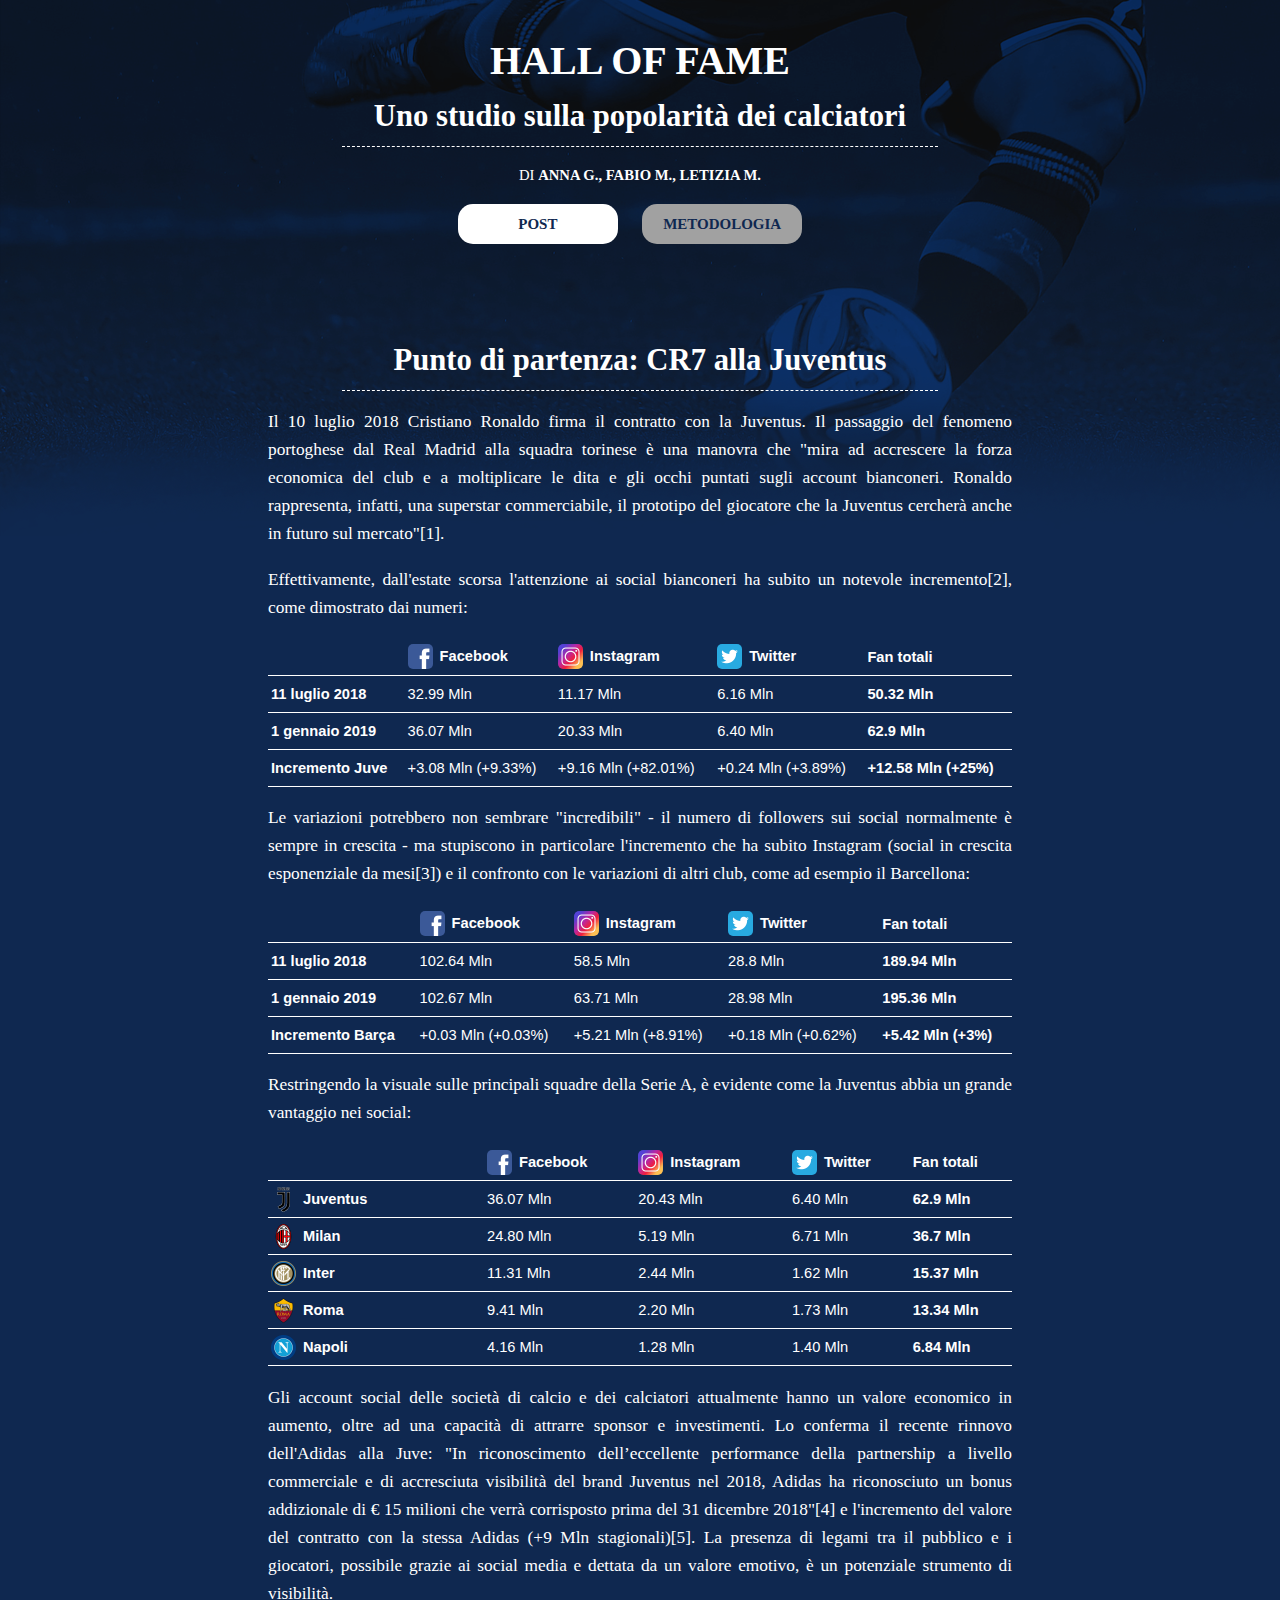
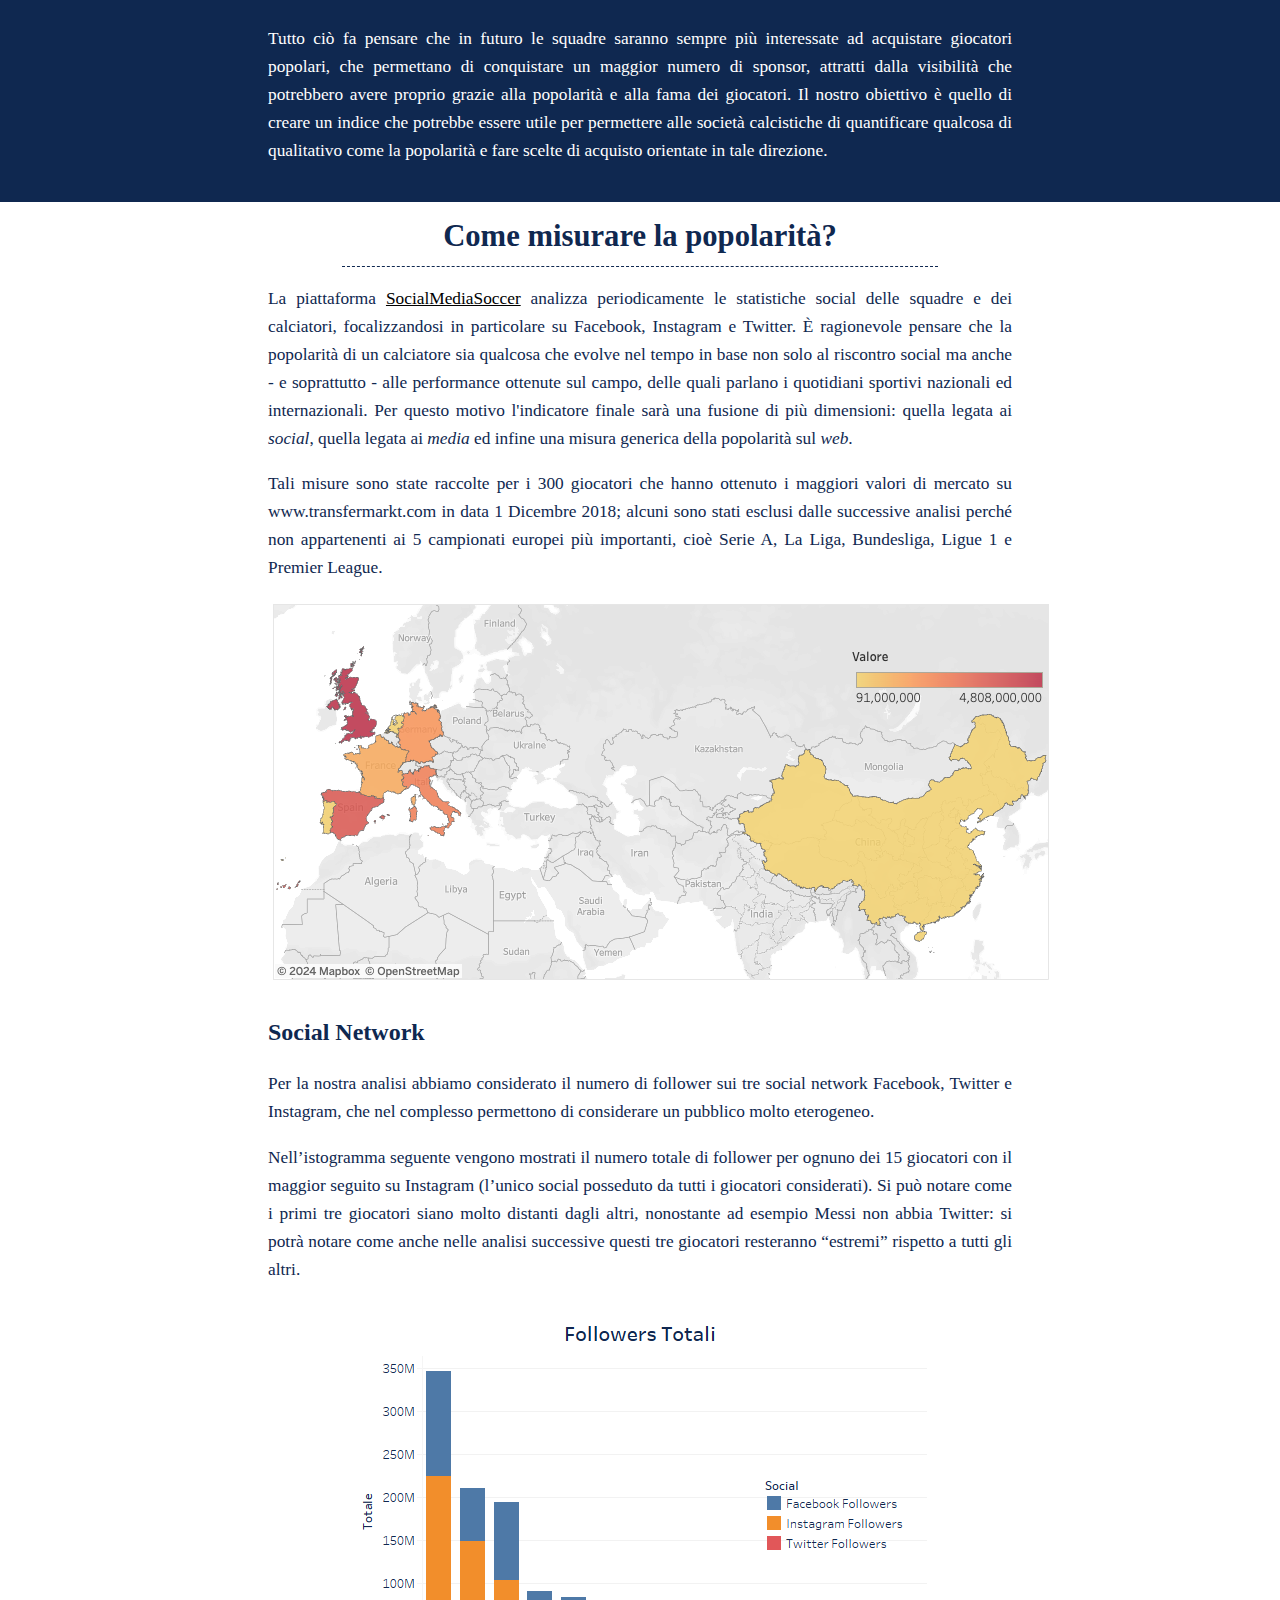
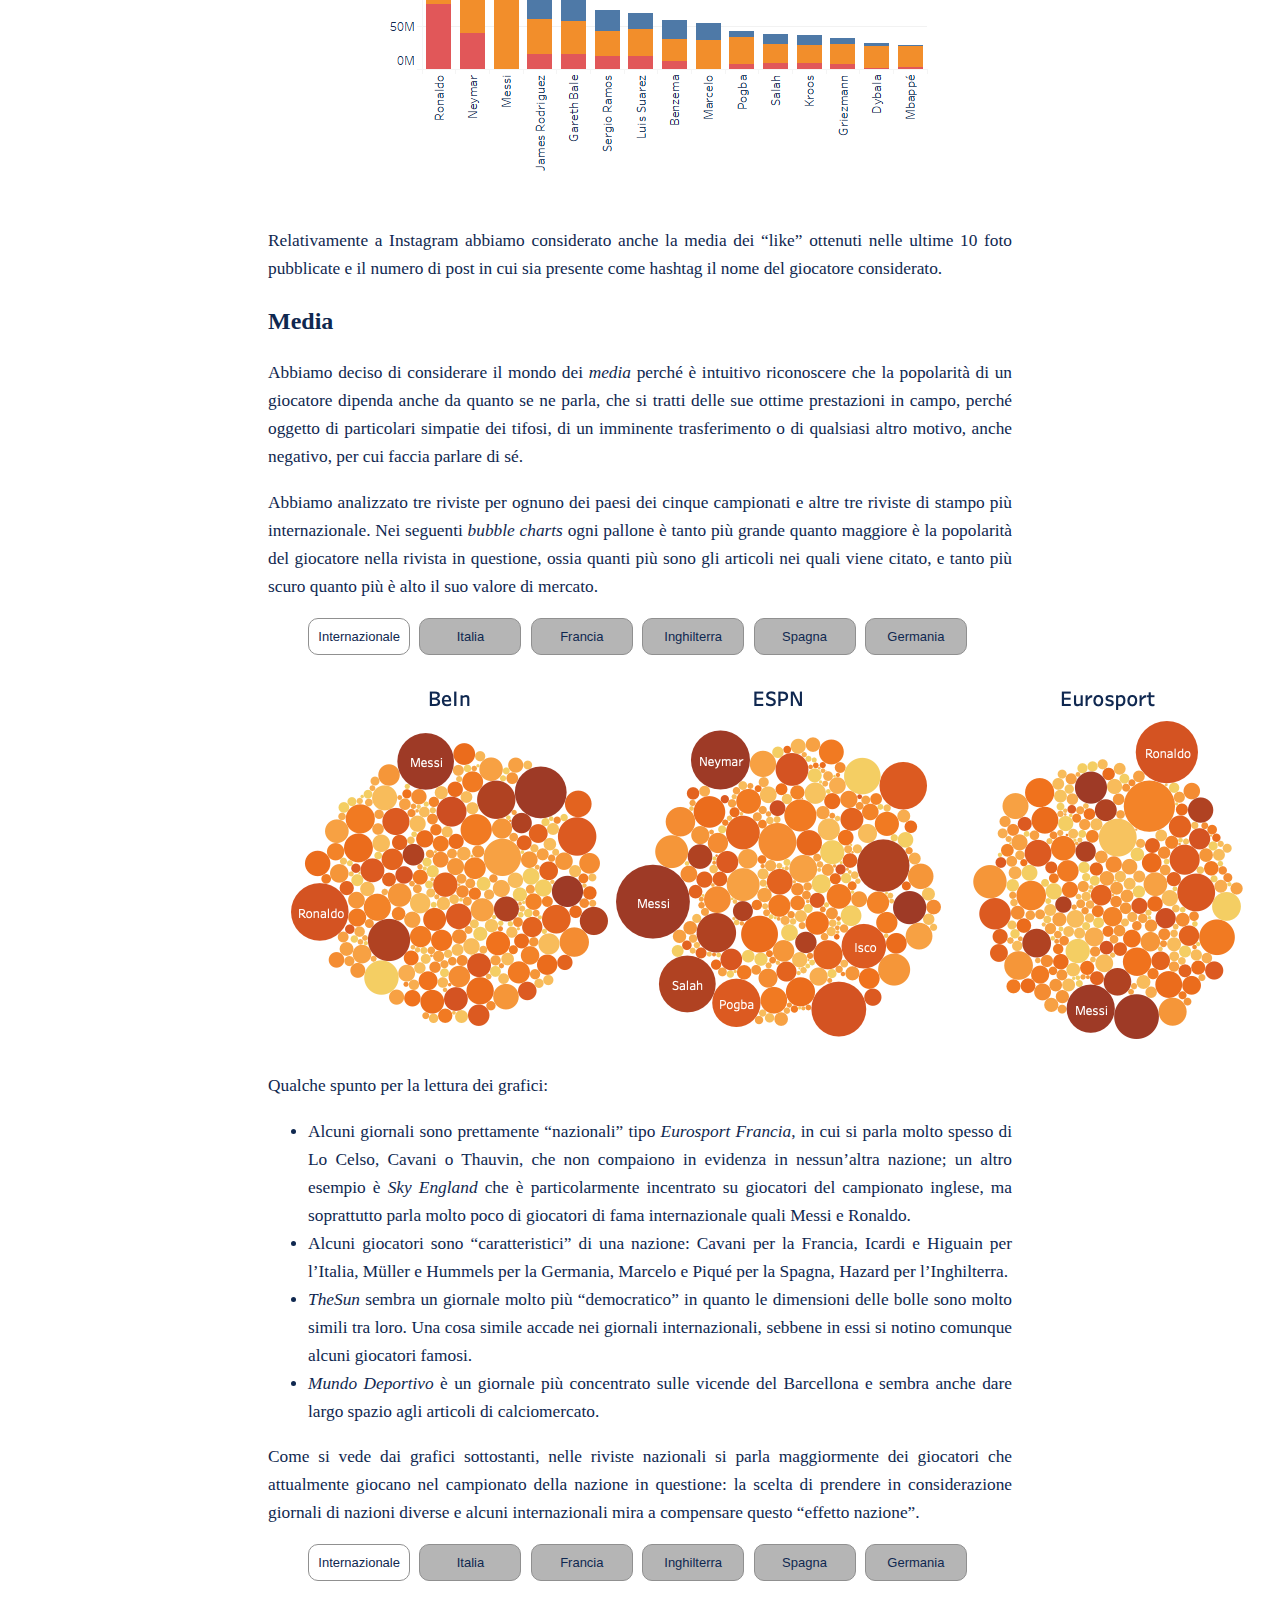
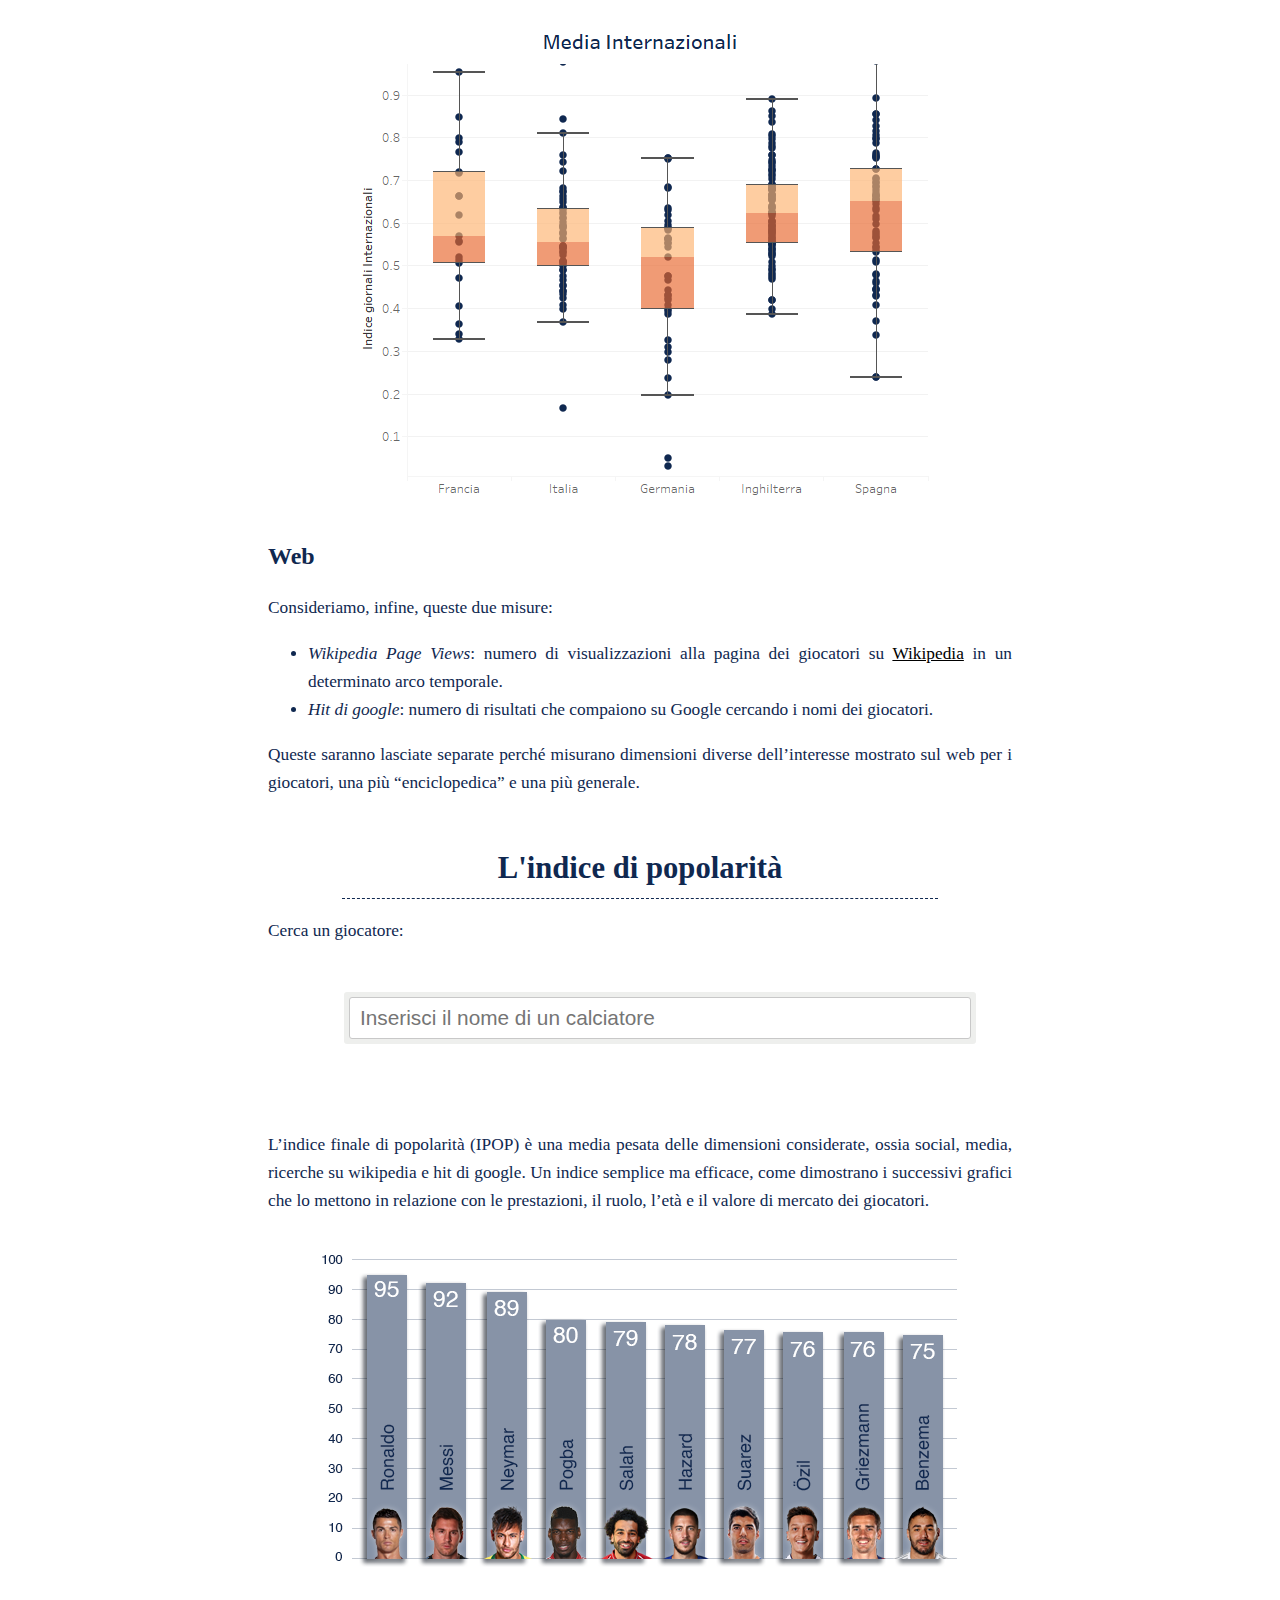
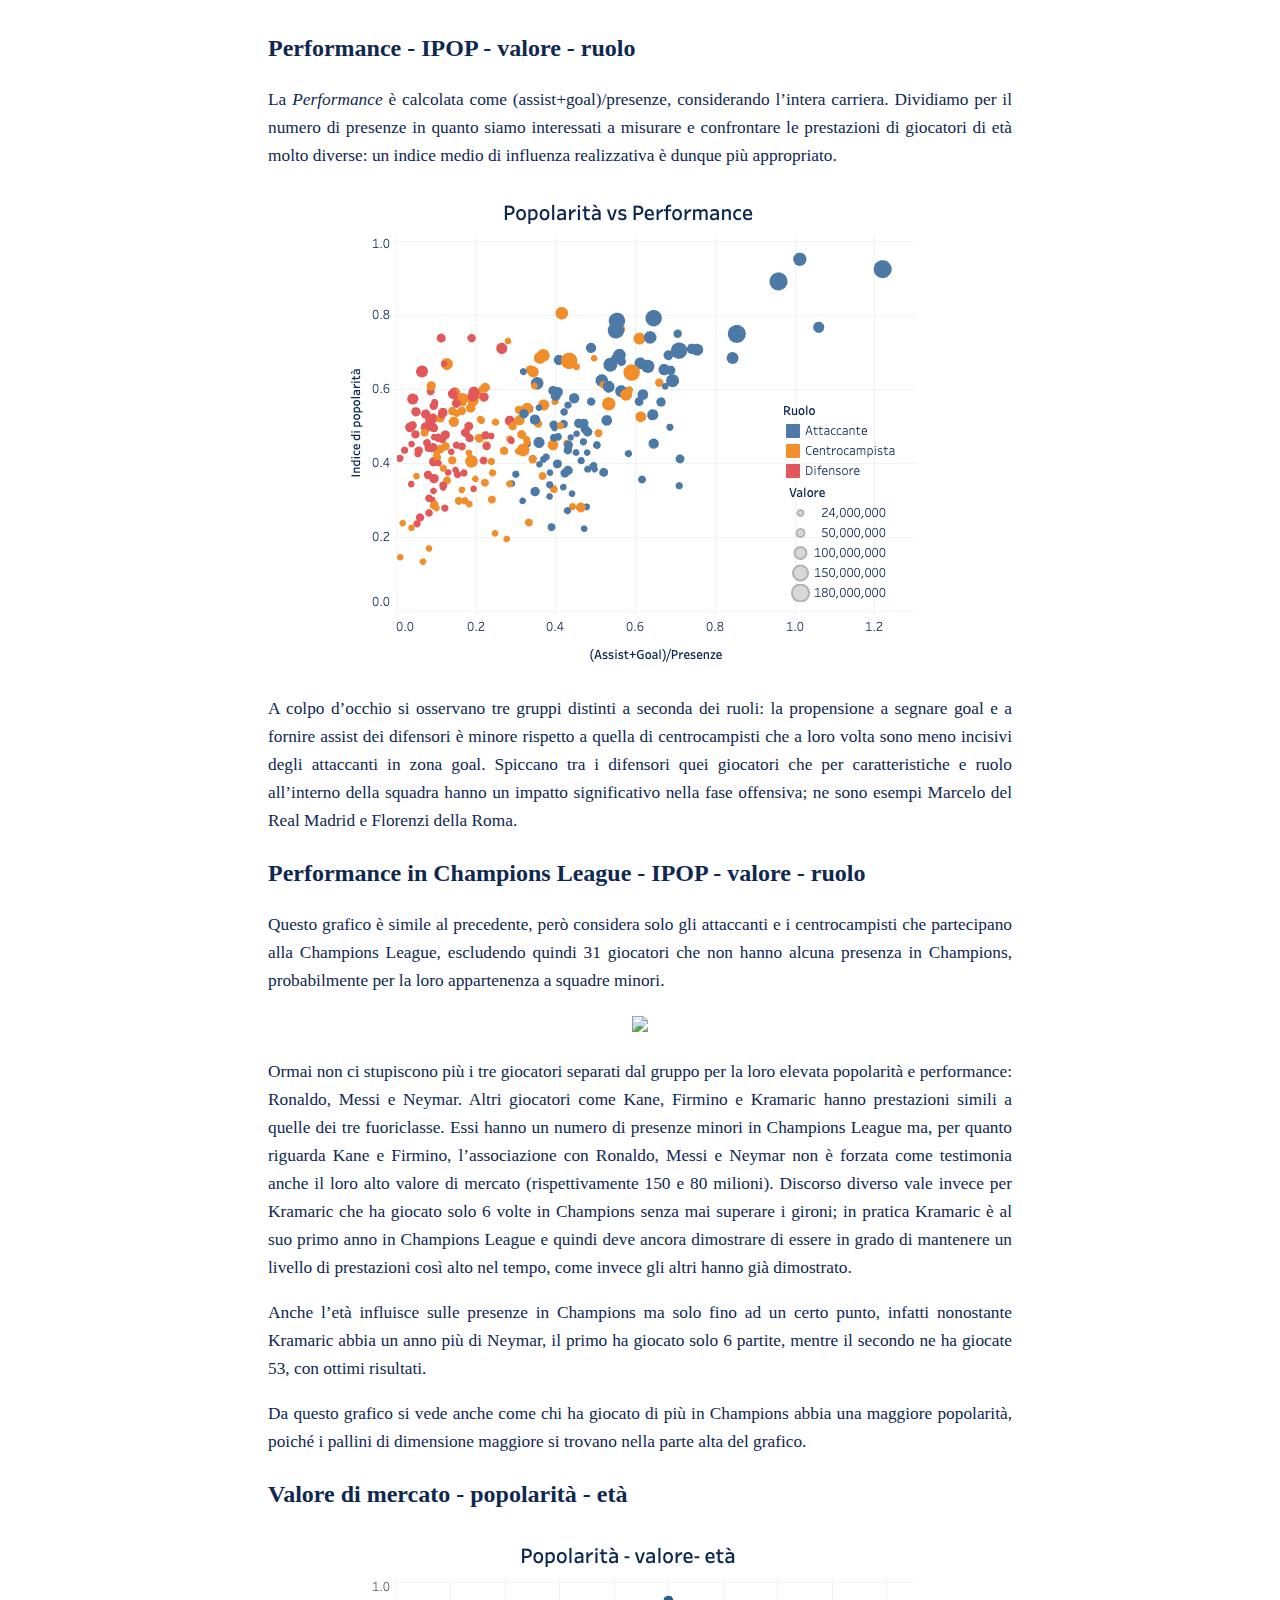
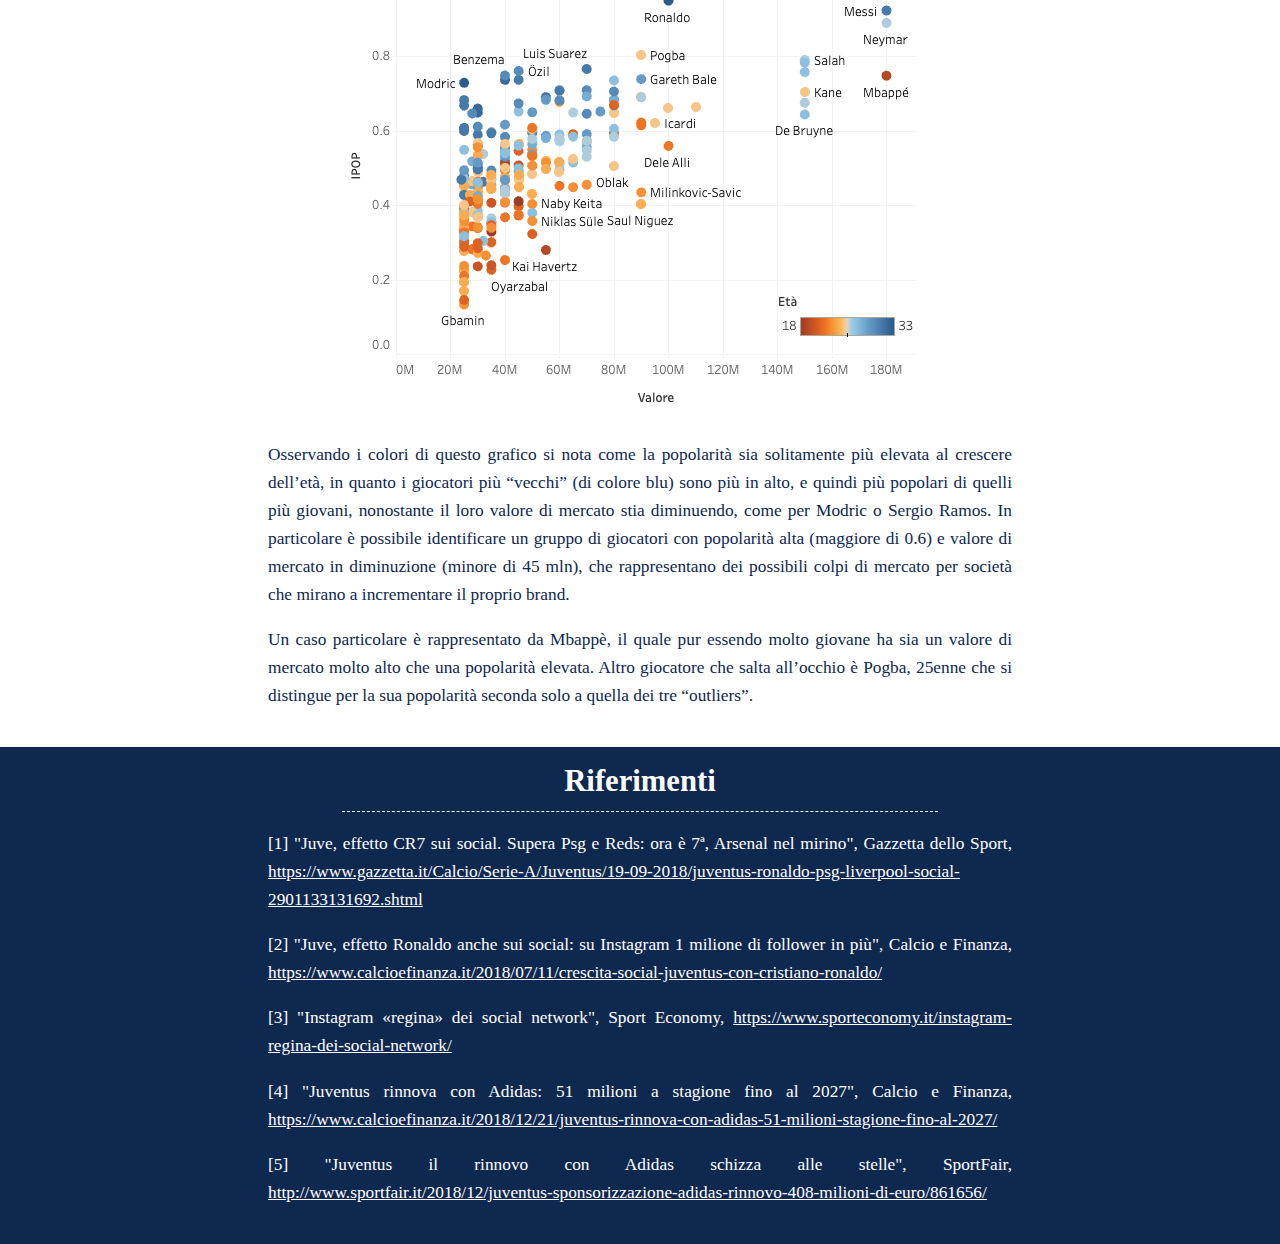
==== commit 22665c88: "fixed article" ====
--- a/articles/popolarita-nel-calcio/index.html
+++ b/articles/popolarita-nel-calcio/index.html
@@ -199,7 +199,8 @@
             <p> Tali misure sono state raccolte per i 300 giocatori che hanno ottenuto i maggiori valori di mercato su www.transfermarkt.com in data 1 Dicembre 2018; alcuni sono stati esclusi dalle successive analisi perché non appartenenti ai 5 campionati europei più importanti, cioè Serie A, La Liga, Bundesliga, Ligue 1 e Premier League.
             </p>
             <!-- GRAFICO MAPPA -->
-            <div class='tableauPlaceholder' id='viz1546690004074' style='position: relative; margin:auto'>
+            <img src='./imgs/graphs/chart_map.png'>
+            <!--<div class='tableauPlaceholder' id='viz1546690004074' style='position: relative; margin:auto'>
               <noscript><a href='#'><img alt=' ' src='https:&#47;&#47;public.tableau.com&#47;static&#47;images&#47;Bo&#47;Book_mappa&#47;map&#47;1_rss.png' style='border: none' /></a></noscript>
               <object class='tableauViz'  style='display:none;'>
                 <param name='host_url' value='https%3A%2F%2Fpublic.tableau.com%2F' />
@@ -218,6 +219,7 @@
               </object>
             </div>
             <script type='text/javascript'>                    var divElement = document.getElementById('viz1546690004074');                    var vizElement = divElement.getElementsByTagName('object')[0];                    vizElement.style.width='800px';vizElement.style.height='427px';                    var scriptElement = document.createElement('script');                    scriptElement.src = 'https://public.tableau.com/javascripts/api/viz_v1.js';                    vizElement.parentNode.insertBefore(scriptElement, vizElement);                </script>
+          -->
             <!-- FINE GRAFICO MAPPA -->
             <h3>
               Social Network
@@ -270,7 +272,8 @@
             </div>
             <br>
             <div id='Internazionale' class='graph_bolle' style='display:block'>
-              <div class='tableauPlaceholder' id='viz1546691786783' style='position: relative; margin:auto'>
+              <img src='./imgs/graphs/balls_chart_international.png'>
+              <!--<div class='tableauPlaceholder' id='viz1546691786783' style='position: relative; margin:auto'>
                 <noscript><a href='#'><img alt=' ' src='https:&#47;&#47;public.tableau.com&#47;static&#47;images&#47;Bo&#47;Bolle_giornali&#47;INT&#47;1_rss.png' style='border: none' /></a></noscript>
                 <object class='tableauViz'  style='display:none;'>
                   <param name='host_url' value='https%3A%2F%2Fpublic.tableau.com%2F' />
@@ -289,9 +292,11 @@
                 </object>
               </div>
               <script type='text/javascript'>                    var divElement = document.getElementById('viz1546691786783');                    var vizElement = divElement.getElementsByTagName('object')[0];                    vizElement.style.width='1000px';vizElement.style.height='427px';                    var scriptElement = document.createElement('script');                    scriptElement.src = 'https://public.tableau.com/javascripts/api/viz_v1.js';                    vizElement.parentNode.insertBefore(scriptElement, vizElement);                </script>
+              -->
             </div>
             <div id='Spagna' class='graph_bolle' style='display:none'>
-              <div class='tableauPlaceholder' id='viz1546693771009' style='position: relative; margin:auto'>
+              <img src='./imgs/graphs/balls_chart_spain.png'>
+              <!--<div class='tableauPlaceholder' id='viz1546693771009' style='position: relative; margin:auto'>
                 <noscript><a href='#'><img alt=' ' src='https:&#47;&#47;public.tableau.com&#47;static&#47;images&#47;Bo&#47;Bolle_giornali&#47;SPA&#47;1_rss.png' style='border: none' /></a></noscript>
                 <object class='tableauViz'  style='display:none;'>
                   <param name='host_url' value='https%3A%2F%2Fpublic.tableau.com%2F' />
@@ -310,9 +315,11 @@
                 </object>
               </div>
               <script type='text/javascript'>                    var divElement = document.getElementById('viz1546693771009');                    var vizElement = divElement.getElementsByTagName('object')[0];                    vizElement.style.width='1000px';vizElement.style.height='427px';                    var scriptElement = document.createElement('script');                    scriptElement.src = 'https://public.tableau.com/javascripts/api/viz_v1.js';                    vizElement.parentNode.insertBefore(scriptElement, vizElement);                </script>
+            -->
             </div>
             <div id='Germania' class='graph_bolle' style='display:none'>
-              <div class='tableauPlaceholder' id='viz1546693989647' style='position: relative; margin:auto'>
+              <img src='./imgs/graphs/balls_chart_germany.png'>
+              <!--<div class='tableauPlaceholder' id='viz1546693989647' style='position: relative; margin:auto'>
                 <noscript><a href='#'><img alt=' ' src='https:&#47;&#47;public.tableau.com&#47;static&#47;images&#47;Bo&#47;Bolle_giornali&#47;GER&#47;1_rss.png' style='border: none' /></a></noscript>
                 <object class='tableauViz'  style='display:none;'>
                   <param name='host_url' value='https%3A%2F%2Fpublic.tableau.com%2F' />
@@ -331,9 +338,11 @@
                 </object>
               </div>
               <script type='text/javascript'>                    var divElement = document.getElementById('viz1546693989647');                    var vizElement = divElement.getElementsByTagName('object')[0];                    vizElement.style.width='1000px';vizElement.style.height='427px';                    var scriptElement = document.createElement('script');                    scriptElement.src = 'https://public.tableau.com/javascripts/api/viz_v1.js';                    vizElement.parentNode.insertBefore(scriptElement, vizElement);                </script>
+            -->
             </div>
             <div id='Francia' class='graph_bolle' style='display:none'>
-              <div class='tableauPlaceholder' id='viz1546699545152' style='position: relative; margin:auto'>
+              <img src='./imgs/graphs/balls_chart_france.png'>
+              <!--<div class='tableauPlaceholder' id='viz1546699545152' style='position: relative; margin:auto'>
                 <noscript><a href='#'><img alt=' ' src='https:&#47;&#47;public.tableau.com&#47;static&#47;images&#47;Bo&#47;Bolle_giornali&#47;FRA&#47;1_rss.png' style='border: none' /></a></noscript>
                 <object class='tableauViz'  style='display:none;'>
                   <param name='host_url' value='https%3A%2F%2Fpublic.tableau.com%2F' />
@@ -351,9 +360,11 @@
                 </object>
               </div>
               <script type='text/javascript'>                    var divElement = document.getElementById('viz1546699545152');                    var vizElement = divElement.getElementsByTagName('object')[0];                    vizElement.style.width='1000px';vizElement.style.height='427px';                    var scriptElement = document.createElement('script');                    scriptElement.src = 'https://public.tableau.com/javascripts/api/viz_v1.js';                    vizElement.parentNode.insertBefore(scriptElement, vizElement);                </script>
+            -->
             </div>
             <div id='Inghilterra' class='graph_bolle' style='display:none'>
-              <div class='tableauPlaceholder' id='viz1546696527826' style='position: relative; margin:auto'>
+              <img src='./imgs/graphs/balls_chart_england.png'>
+              <!--<div class='tableauPlaceholder' id='viz1546696527826' style='position: relative; margin:auto'>
                 <noscript><a href='#'><img alt=' ' src='https:&#47;&#47;public.tableau.com&#47;static&#47;images&#47;Bo&#47;Bolle_giornali&#47;ENG&#47;1_rss.png' style='border: none' /></a></noscript>
                 <object class='tableauViz'  style='display:none;'>
                   <param name='host_url' value='https%3A%2F%2Fpublic.tableau.com%2F' />
@@ -372,9 +383,11 @@
                 </object>
               </div>
               <script type='text/javascript'>                    var divElement = document.getElementById('viz1546696527826');                    var vizElement = divElement.getElementsByTagName('object')[0];                    vizElement.style.width='1000px';vizElement.style.height='427px';                    var scriptElement = document.createElement('script');                    scriptElement.src = 'https://public.tableau.com/javascripts/api/viz_v1.js';                    vizElement.parentNode.insertBefore(scriptElement, vizElement);                </script>
+            -->
             </div>
             <div id='Italia' class='graph_bolle' style='display:none'>
-              <div class='tableauPlaceholder' id='viz1546696540859' style='position: relative; margin:auto'>
+              <img src='./imgs/graphs/balls_chart_italy.png'>
+              <!--<div class='tableauPlaceholder' id='viz1546696540859' style='position: relative; margin:auto'>
                 <noscript><a href='#'><img alt=' ' src='https:&#47;&#47;public.tableau.com&#47;static&#47;images&#47;Bo&#47;Bolle_giornali&#47;ITA&#47;1_rss.png' style='border: none' /></a></noscript>
                 <object class='tableauViz'  style='display:none;'>
                   <param name='host_url' value='https%3A%2F%2Fpublic.tableau.com%2F' />
@@ -393,6 +406,7 @@
                 </object>
               </div>
               <script type='text/javascript'>                    var divElement = document.getElementById('viz1546696540859');                    var vizElement = divElement.getElementsByTagName('object')[0];                    vizElement.style.width='1000px';vizElement.style.height='427px';                    var scriptElement = document.createElement('script');                    scriptElement.src = 'https://public.tableau.com/javascripts/api/viz_v1.js';                    vizElement.parentNode.insertBefore(scriptElement, vizElement);                </script>
+            -->
             </div>
             <!-- FINE GRAFICI BOLLE -->
             <p> 
@@ -503,13 +517,14 @@
             <p>
               L’indice finale di popolarità (IPOP) è una media pesata delle dimensioni considerate, ossia social, media, ricerche su wikipedia e hit di google. Un indice semplice ma efficace, come dimostrano i successivi grafici che lo mettono in relazione con le prestazioni, il ruolo, l’età e il valore di mercato dei giocatori.
             </p>
-            <div style='width:700px; margin:auto'><img src='./imgs/graphs/barplot_ipop2.png'></div>
+            <div style='width:700px; margin:auto; text-align:center'><img src='./imgs/graphs/barplot_ipop2.png'></div>
             <h3>Performance - IPOP - valore - ruolo</h3>
             <p>
               La <i>Performance</i> è calcolata come (assist+goal)/presenze, considerando l’intera carriera. Dividiamo per il numero di presenze in quanto siamo interessati a misurare e confrontare le prestazioni di giocatori di età molto diverse: un indice medio di influenza realizzativa è dunque più appropriato.  </li>
             </p>
             <!-- GRAFICO IPOP VS PRESTAZIONI -->
-            <div class='tableauPlaceholder' id='viz1546685438470' style='position: relative; margin:auto'>
+            <div style='width:700px; margin:auto; text-align:center;'><img src='./imgs/graphs/chart_popolarita_performance.png'></div>
+            <!--<div class='tableauPlaceholder' id='viz1546685438470' style='position: relative; margin:auto'>
               <noscript><a href='#'><img alt=' ' src='https:&#47;&#47;public.tableau.com&#47;static&#47;images&#47;An&#47;Analisi-IPOP&#47;PopvsPrestazioni&#47;1_rss.png' style='border: none' /></a></noscript>
               <object class='tableauViz'  style='display:none;'>
                 <param name='host_url' value='https%3A%2F%2Fpublic.tableau.com%2F' />
@@ -527,6 +542,7 @@
               </object>
             </div>
             <script type='text/javascript'>                    var divElement = document.getElementById('viz1546685438470');                    var vizElement = divElement.getElementsByTagName('object')[0];                    vizElement.style.width='600px';vizElement.style.height='527px';                    var scriptElement = document.createElement('script');                    scriptElement.src = 'https://public.tableau.com/javascripts/api/viz_v1.js';                    vizElement.parentNode.insertBefore(scriptElement, vizElement);                </script>
+          -->
             <!-- FINE GRAFICO IPOP VS PRESTAZIONI -->
             <p>
               A colpo d’occhio si osservano tre gruppi distinti a seconda dei ruoli: la propensione a segnare goal e a fornire assist dei difensori è minore rispetto a quella di centrocampisti che a loro volta sono meno incisivi degli attaccanti in zona goal. Spiccano tra i difensori quei giocatori che per caratteristiche e ruolo all’interno della squadra hanno un impatto significativo nella fase offensiva; ne sono esempi Marcelo del Real Madrid e Florenzi della Roma. 
@@ -536,7 +552,8 @@
               Questo grafico è simile al precedente, però considera solo gli attaccanti e i centrocampisti che partecipano alla Champions League, escludendo quindi 31 giocatori che non hanno alcuna presenza in Champions, probabilmente per la loro appartenenza a squadre minori.
             </p>
             <!-- GRAFICO IPOP VS PRESTAZIONI IN CHAMPIONS-->
-            <div class='tableauPlaceholder' id='viz1546687159783' style='position: relative; margin:auto'>
+            <div style='width:700px; margin:auto; text-align:center'><img src='./imgs/graphs/chart_popolarità_vs_performance_champions.png'></div>
+            <!--<div class='tableauPlaceholder' id='viz1546687159783' style='position: relative; margin:auto'>
               <noscript><a href='#'><img alt=' ' src='https:&#47;&#47;public.tableau.com&#47;static&#47;images&#47;An&#47;Analisi-IPOP&#47;PopvsChampions&#47;1_rss.png' style='border: none' /></a></noscript>
               <object class='tableauViz'  style='display:none;'>
                 <param name='host_url' value='https%3A%2F%2Fpublic.tableau.com%2F' />
@@ -555,6 +572,7 @@
               </object>
             </div>
             <script type='text/javascript'>                    var divElement = document.getElementById('viz1546687159783');                    var vizElement = divElement.getElementsByTagName('object')[0];                    vizElement.style.width='600px';vizElement.style.height='527px';                    var scriptElement = document.createElement('script');                    scriptElement.src = 'https://public.tableau.com/javascripts/api/viz_v1.js';                    vizElement.parentNode.insertBefore(scriptElement, vizElement);                </script>
+          -->
             <!-- FINE GRAFICO IPOP VS PRESTAZIONI IN CHAMPIONS -->
             <p>
               Ormai non ci stupiscono più i tre giocatori separati dal gruppo per la loro elevata popolarità e performance: Ronaldo, Messi e Neymar. Altri giocatori come Kane, Firmino e Kramaric hanno prestazioni simili a quelle dei tre fuoriclasse. Essi hanno un numero di presenze minori in Champions League ma, per quanto riguarda Kane e Firmino, l’associazione con Ronaldo, Messi e Neymar non è forzata come testimonia anche il loro alto valore di mercato (rispettivamente 150 e 80 milioni). Discorso diverso vale invece per Kramaric che ha giocato solo 6 volte in Champions senza mai superare i gironi; in pratica Kramaric è al suo primo anno in Champions League e quindi deve ancora dimostrare di essere in grado di mantenere un livello di prestazioni così alto nel tempo, come invece gli altri hanno già dimostrato.
@@ -567,7 +585,8 @@
             </p>
             <h3>Valore di mercato - popolarità - età</h3>
             <!-- GRAFICO IPOP VS ETA-->
-            <div class='tableauPlaceholder' id='viz1546790268406' style='position: relative; margin:auto'>
+            <div style='width:700px; margin:auto; text-align:center;'><img src='./imgs/graphs/chart_popolarita_valore_eta.png'></div>
+            <!--<div class='tableauPlaceholder' id='viz1546790268406' style='position: relative; margin:auto'>
               <noscript><a href='#'><img alt=' ' src='https:&#47;&#47;public.tableau.com&#47;static&#47;images&#47;Po&#47;Popolarit-et&#47;Dashboard1&#47;1_rss.png' style='border: none' /></a></noscript>
               <object class='tableauViz'  style='display:none;'>
                 <param name='host_url' value='https%3A%2F%2Fpublic.tableau.com%2F' />
@@ -586,6 +605,7 @@
               </object>
             </div>
             <script type='text/javascript'>                    var divElement = document.getElementById('viz1546790268406');                    var vizElement = divElement.getElementsByTagName('object')[0];                    vizElement.style.width='600px';vizElement.style.height='527px';                    var scriptElement = document.createElement('script');                    scriptElement.src = 'https://public.tableau.com/javascripts/api/viz_v1.js';                    vizElement.parentNode.insertBefore(scriptElement, vizElement);                </script>
+          -->
             <!-- FINE GRAFICO IPOP VS ETA -->
             <p>
               Osservando i colori di questo grafico si nota come la popolarità sia solitamente più elevata al crescere dell’età, in quanto i giocatori più “vecchi” (di colore blu) sono più in alto, e quindi più popolari di quelli più giovani, nonostante il loro valore di mercato stia diminuendo, come per Modric o Sergio Ramos. In particolare è possibile identificare un gruppo di giocatori con popolarità alta (maggiore di 0.6) e valore di mercato in diminuzione (minore di 45 mln), che rappresentano dei possibili colpi di mercato per società che mirano a incrementare il proprio brand.
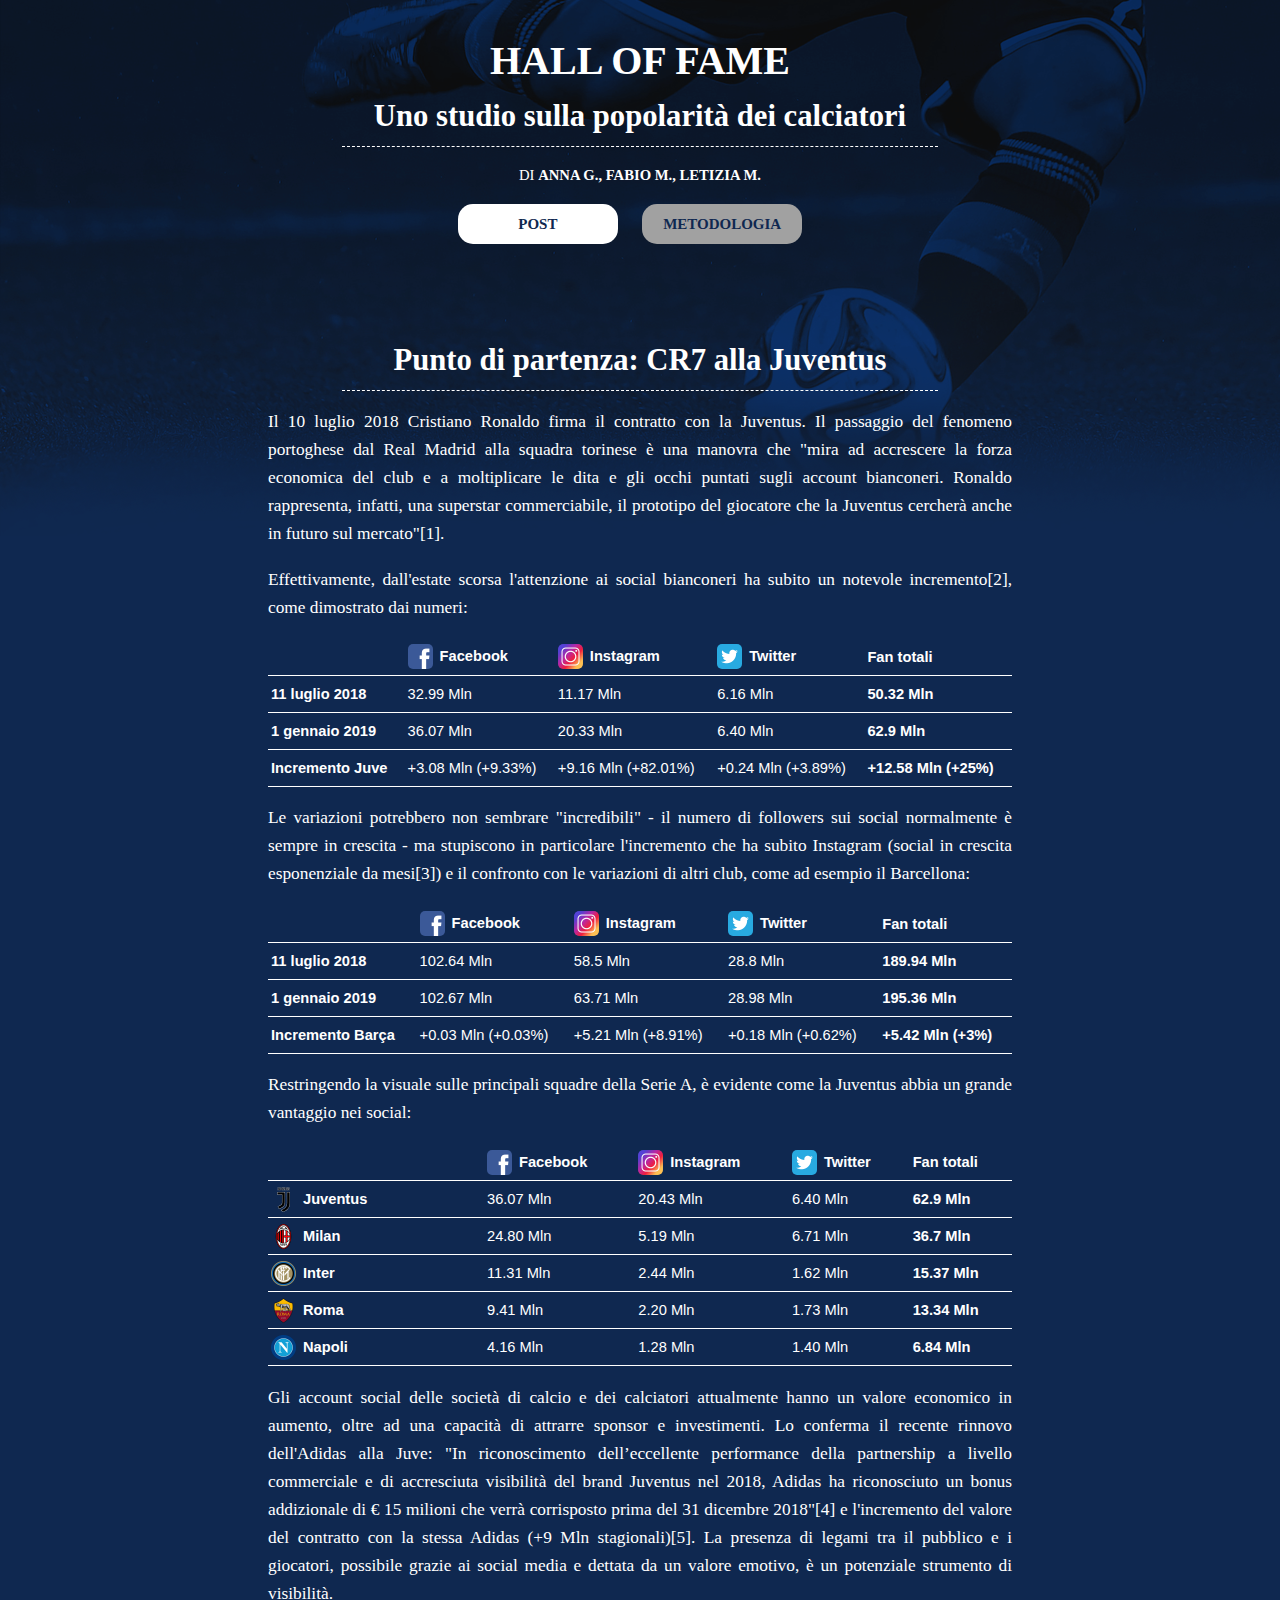
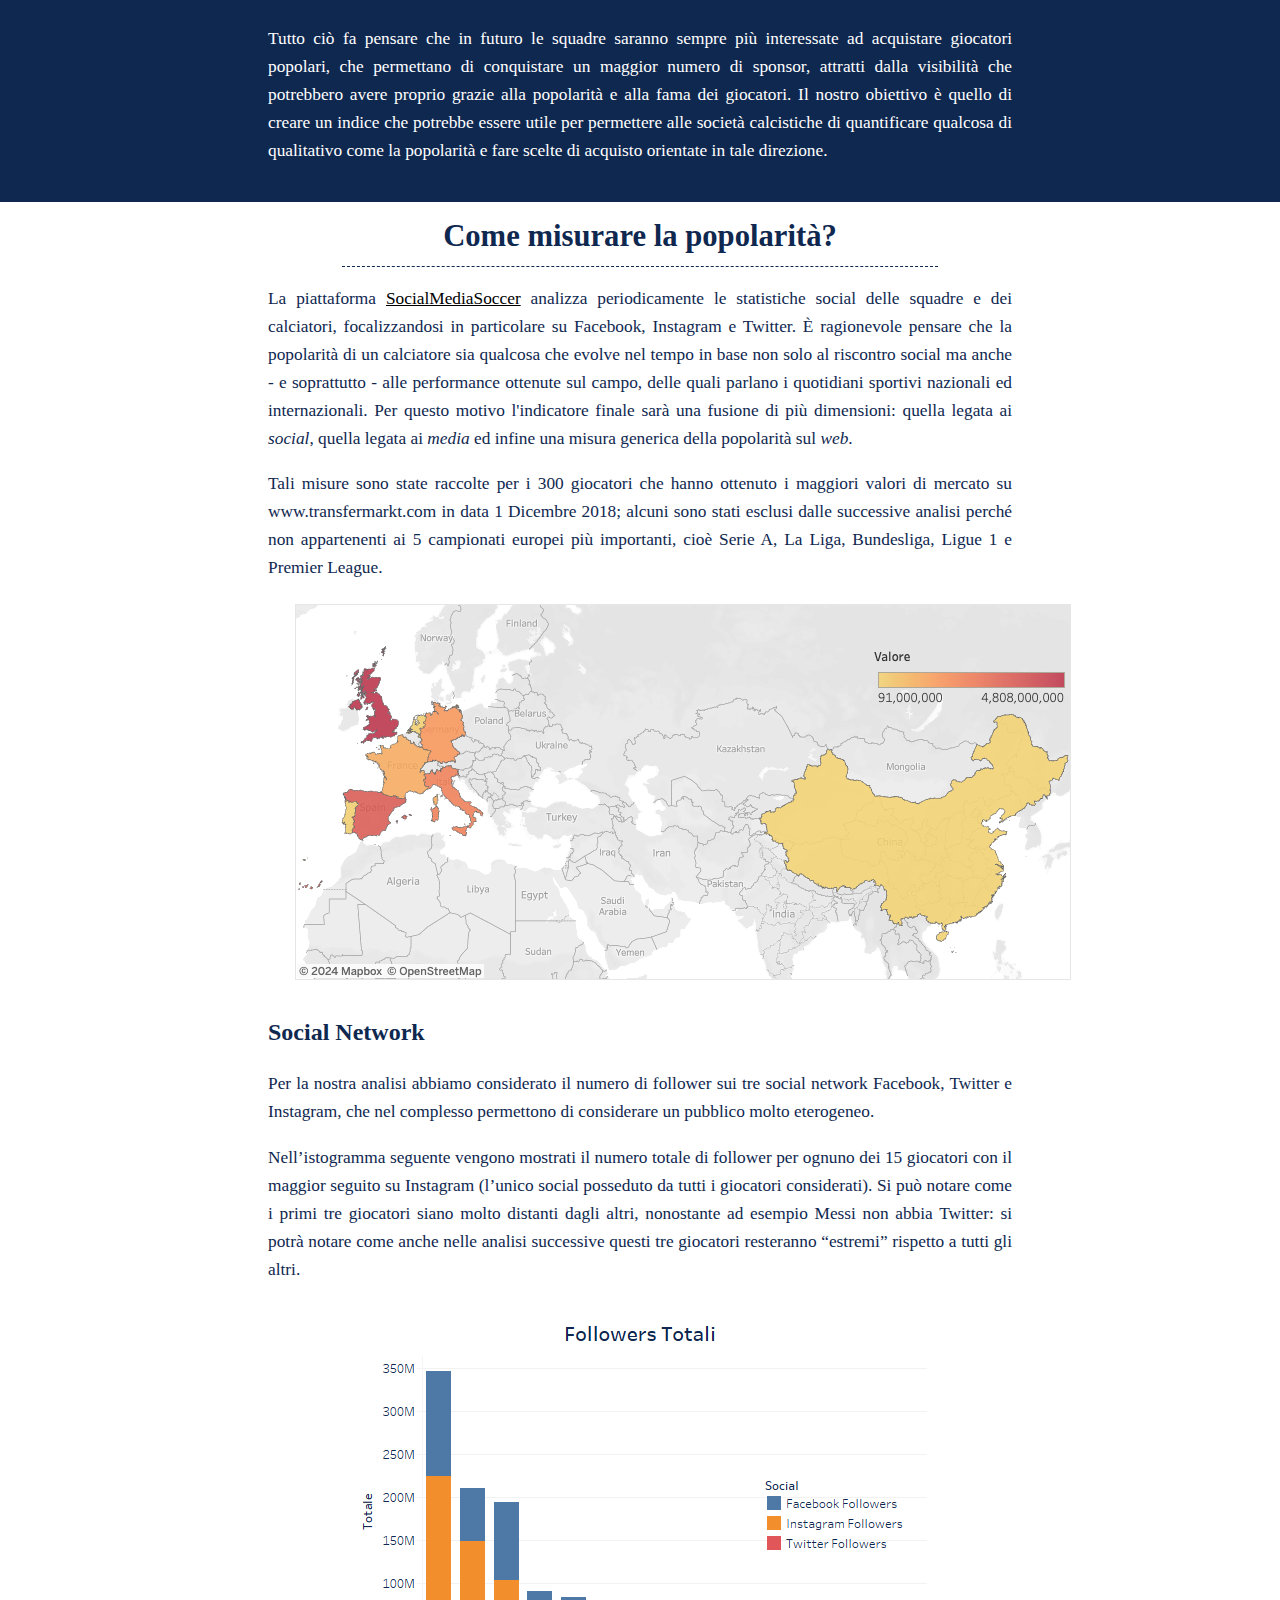
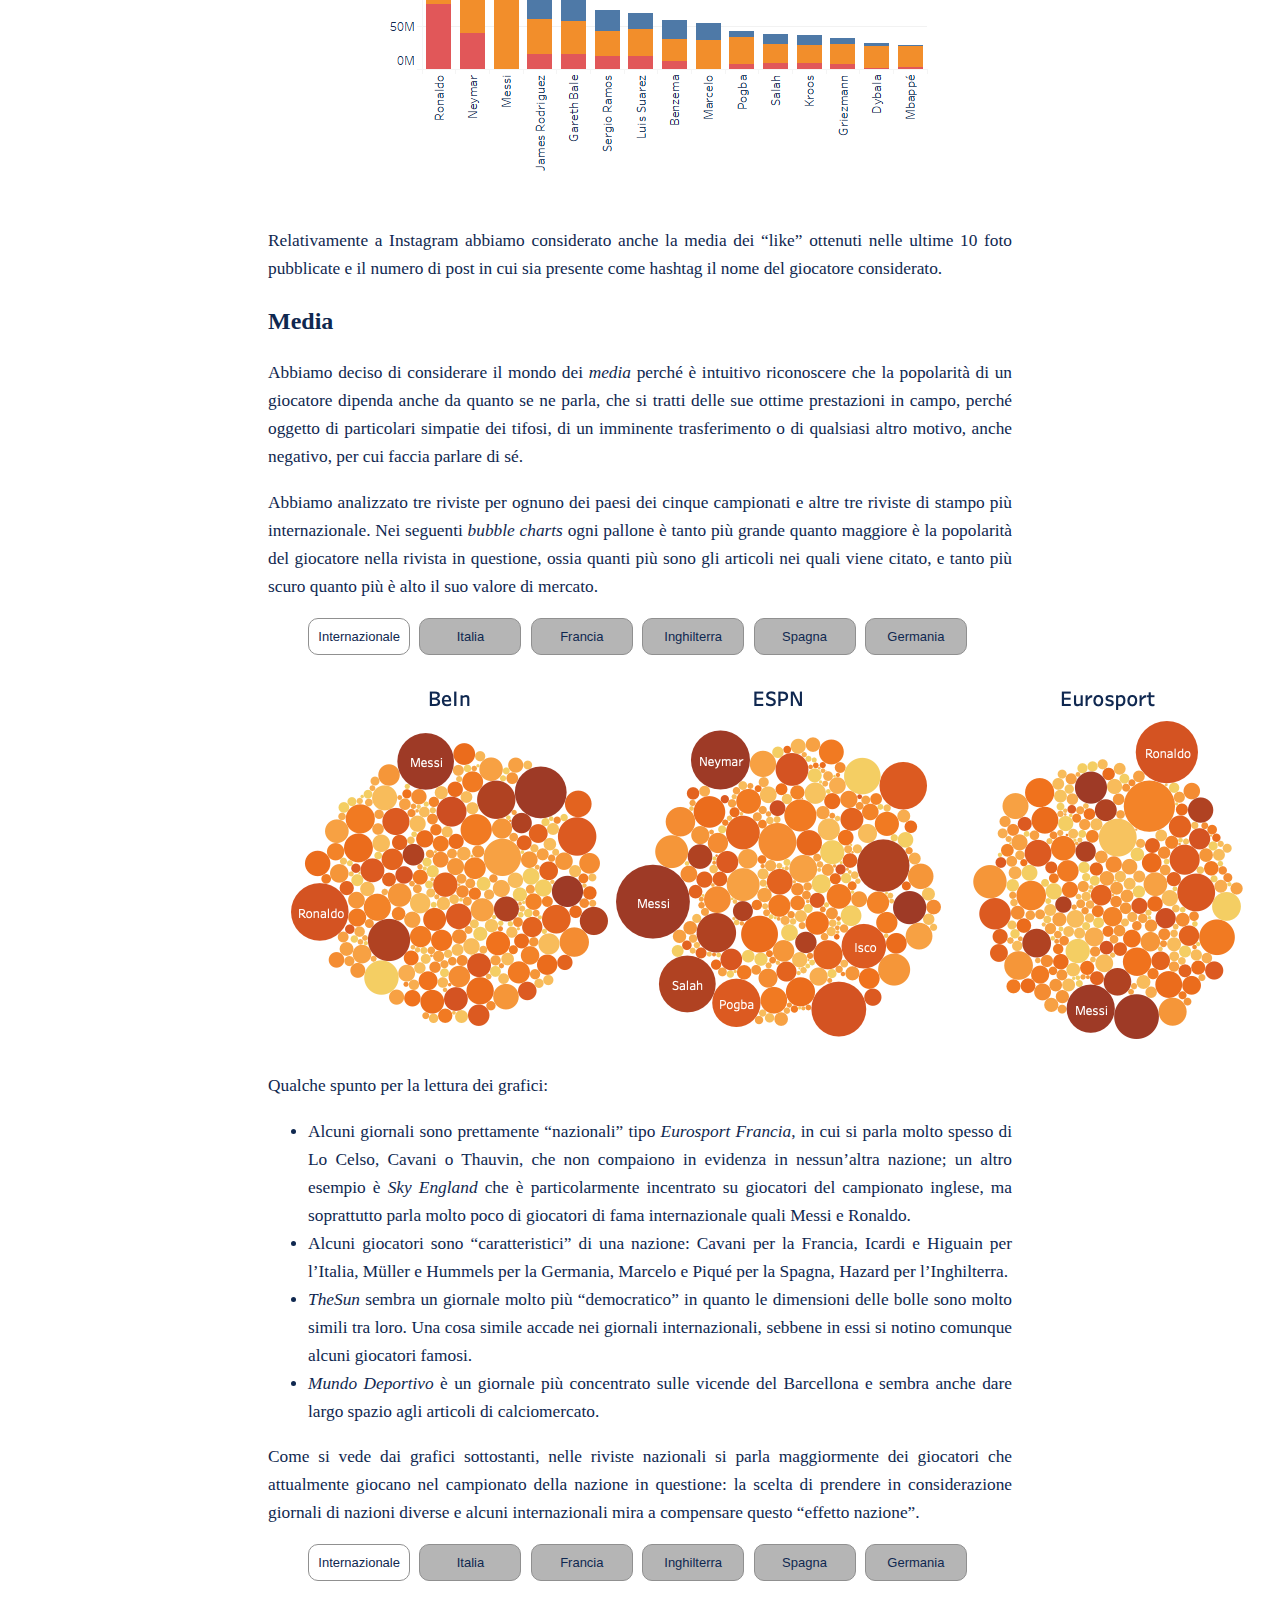
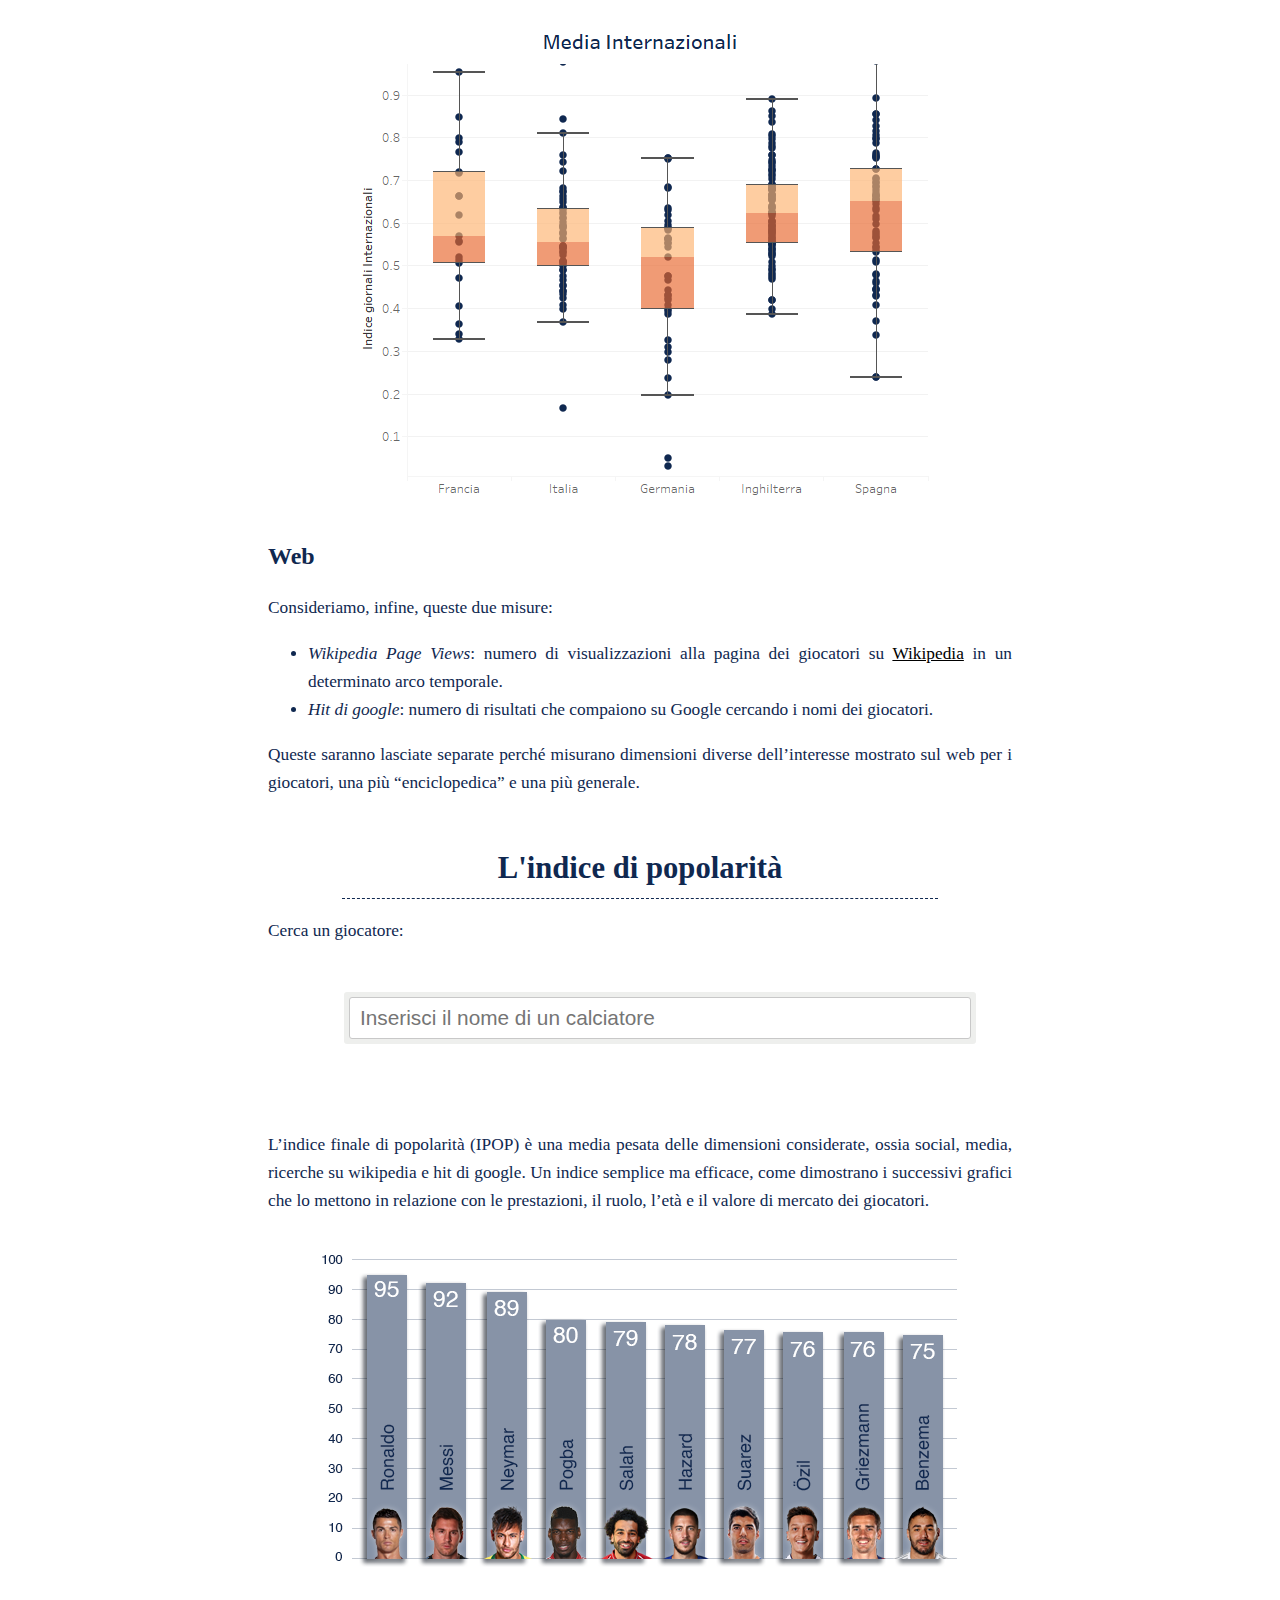
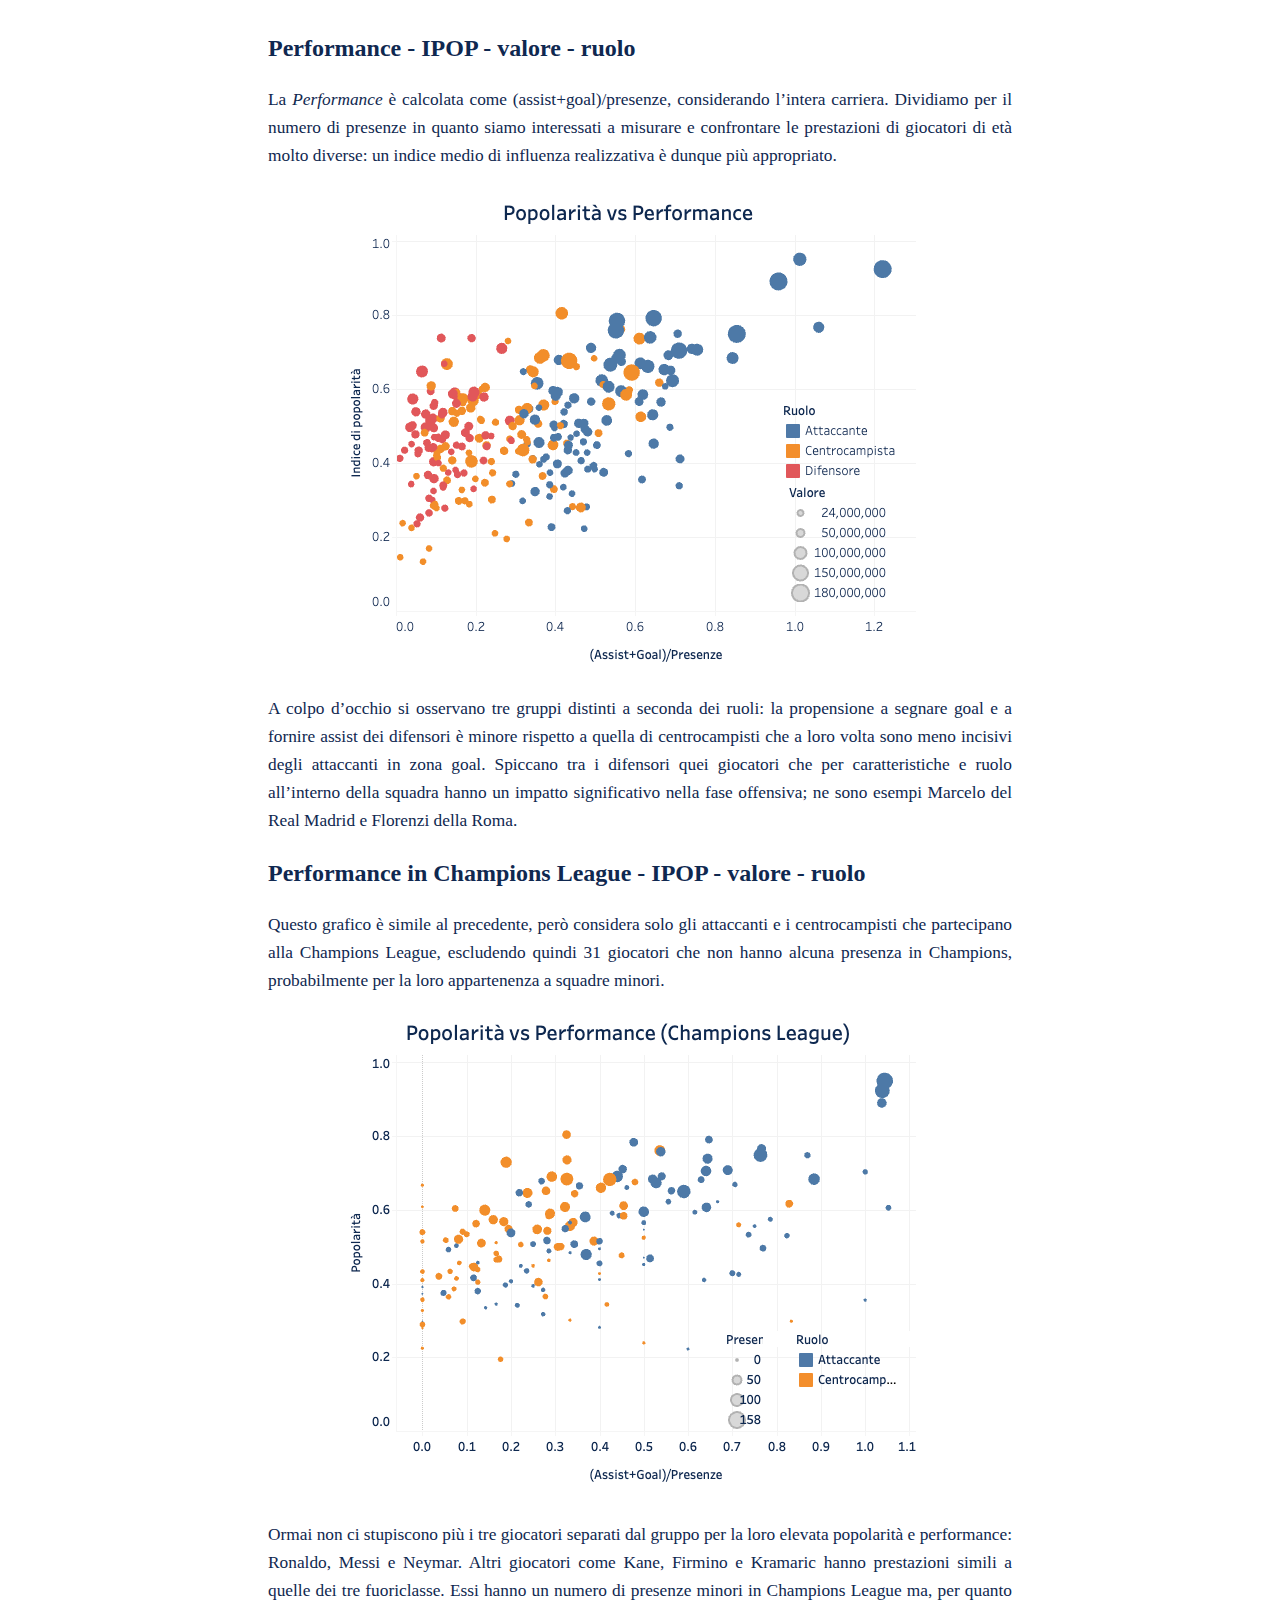
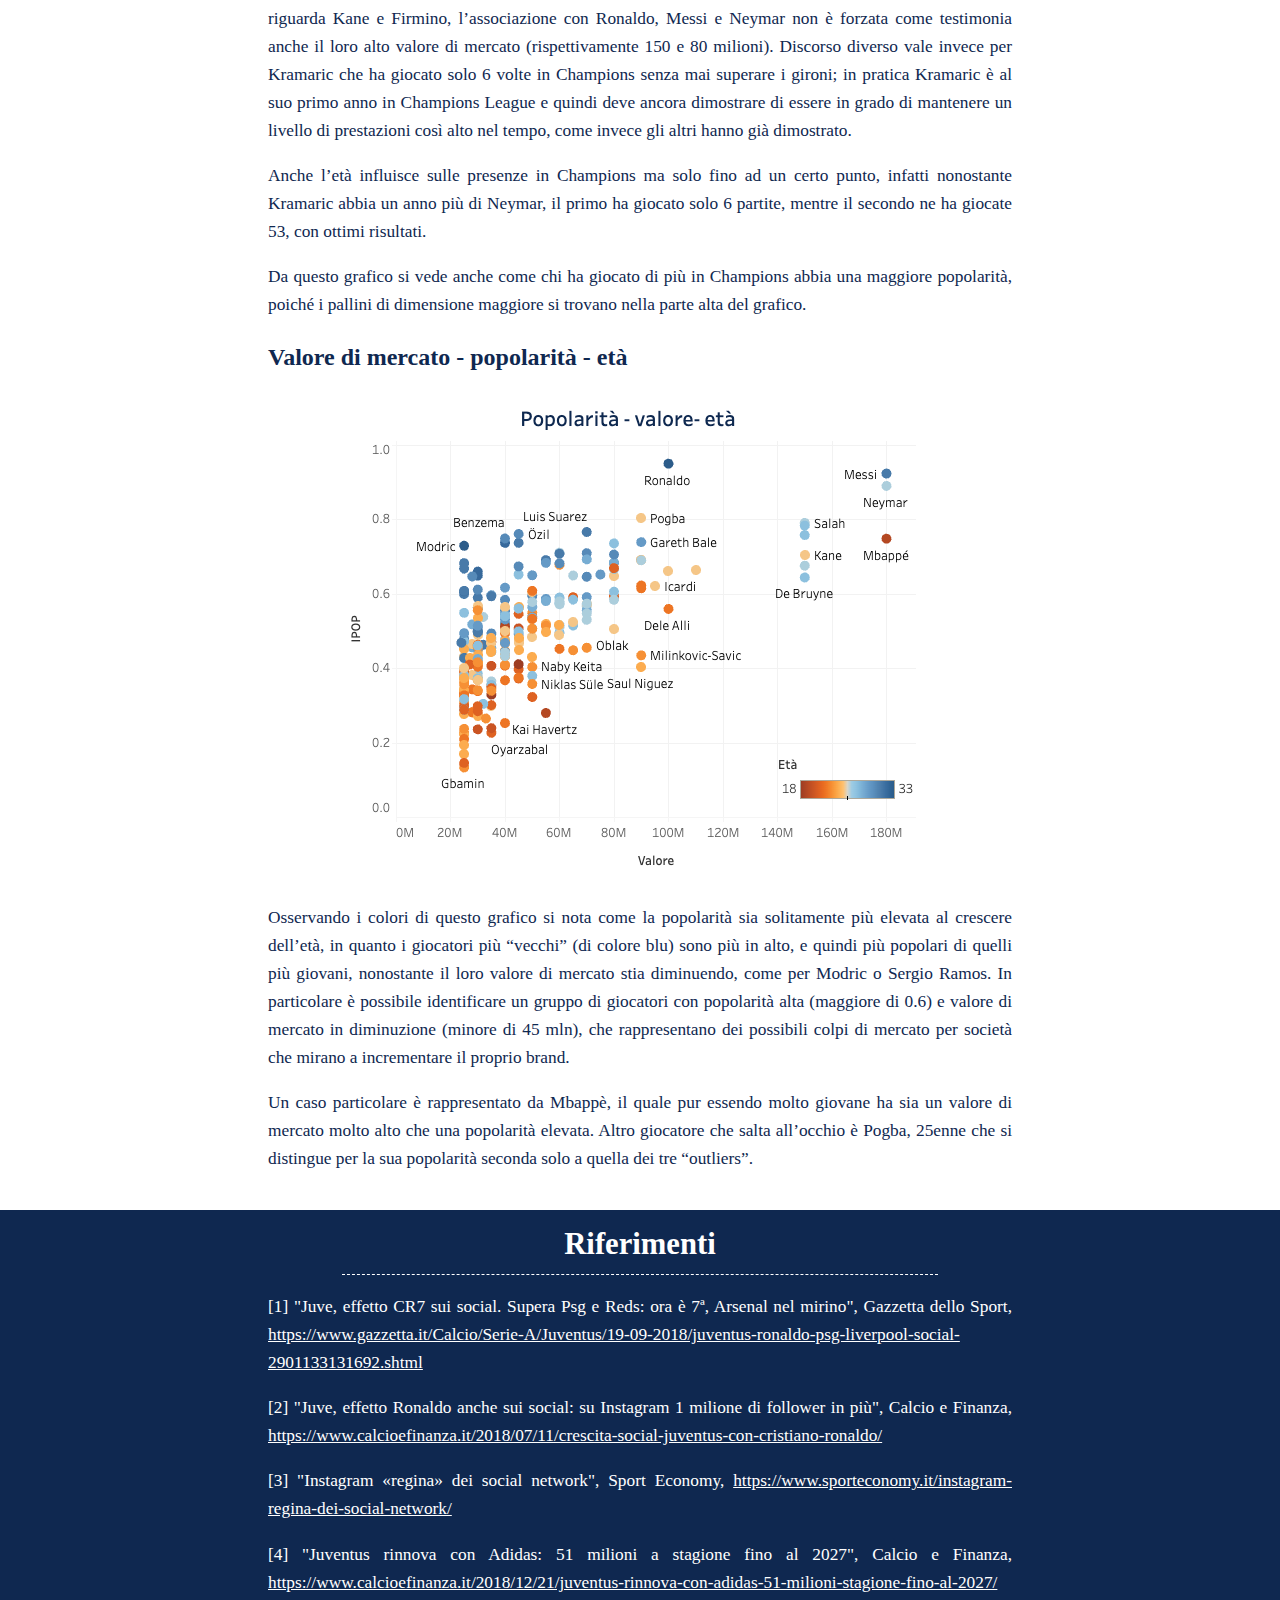
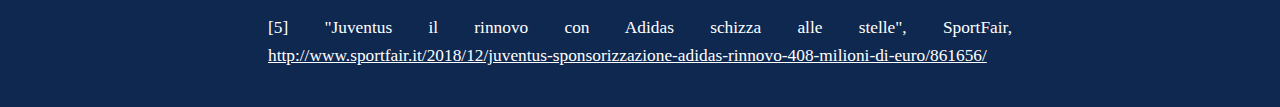
==== commit 2771e540: "fix" ====
--- a/articles/popolarita-nel-calcio/index.html
+++ b/articles/popolarita-nel-calcio/index.html
@@ -199,7 +199,7 @@
             <p> Tali misure sono state raccolte per i 300 giocatori che hanno ottenuto i maggiori valori di mercato su www.transfermarkt.com in data 1 Dicembre 2018; alcuni sono stati esclusi dalle successive analisi perché non appartenenti ai 5 campionati europei più importanti, cioè Serie A, La Liga, Bundesliga, Ligue 1 e Premier League.
             </p>
             <!-- GRAFICO MAPPA -->
-            <img src='./imgs/graphs/chart_map.png'>
+            <div style='width:700px; margin:auto; text-align:center'><img src='./imgs/graphs/chart_map.png'></div>
             <!--<div class='tableauPlaceholder' id='viz1546690004074' style='position: relative; margin:auto'>
               <noscript><a href='#'><img alt=' ' src='https:&#47;&#47;public.tableau.com&#47;static&#47;images&#47;Bo&#47;Book_mappa&#47;map&#47;1_rss.png' style='border: none' /></a></noscript>
               <object class='tableauViz'  style='display:none;'>
@@ -552,7 +552,7 @@
               Questo grafico è simile al precedente, però considera solo gli attaccanti e i centrocampisti che partecipano alla Champions League, escludendo quindi 31 giocatori che non hanno alcuna presenza in Champions, probabilmente per la loro appartenenza a squadre minori.
             </p>
             <!-- GRAFICO IPOP VS PRESTAZIONI IN CHAMPIONS-->
-            <div style='width:700px; margin:auto; text-align:center'><img src='./imgs/graphs/chart_popolarità_vs_performance_champions.png'></div>
+            <div style='width:700px; margin:auto; text-align:center'><img src='./imgs/graphs/chart_popolarita_vs_performance_champions.png'></div>
             <!--<div class='tableauPlaceholder' id='viz1546687159783' style='position: relative; margin:auto'>
               <noscript><a href='#'><img alt=' ' src='https:&#47;&#47;public.tableau.com&#47;static&#47;images&#47;An&#47;Analisi-IPOP&#47;PopvsChampions&#47;1_rss.png' style='border: none' /></a></noscript>
               <object class='tableauViz'  style='display:none;'>
